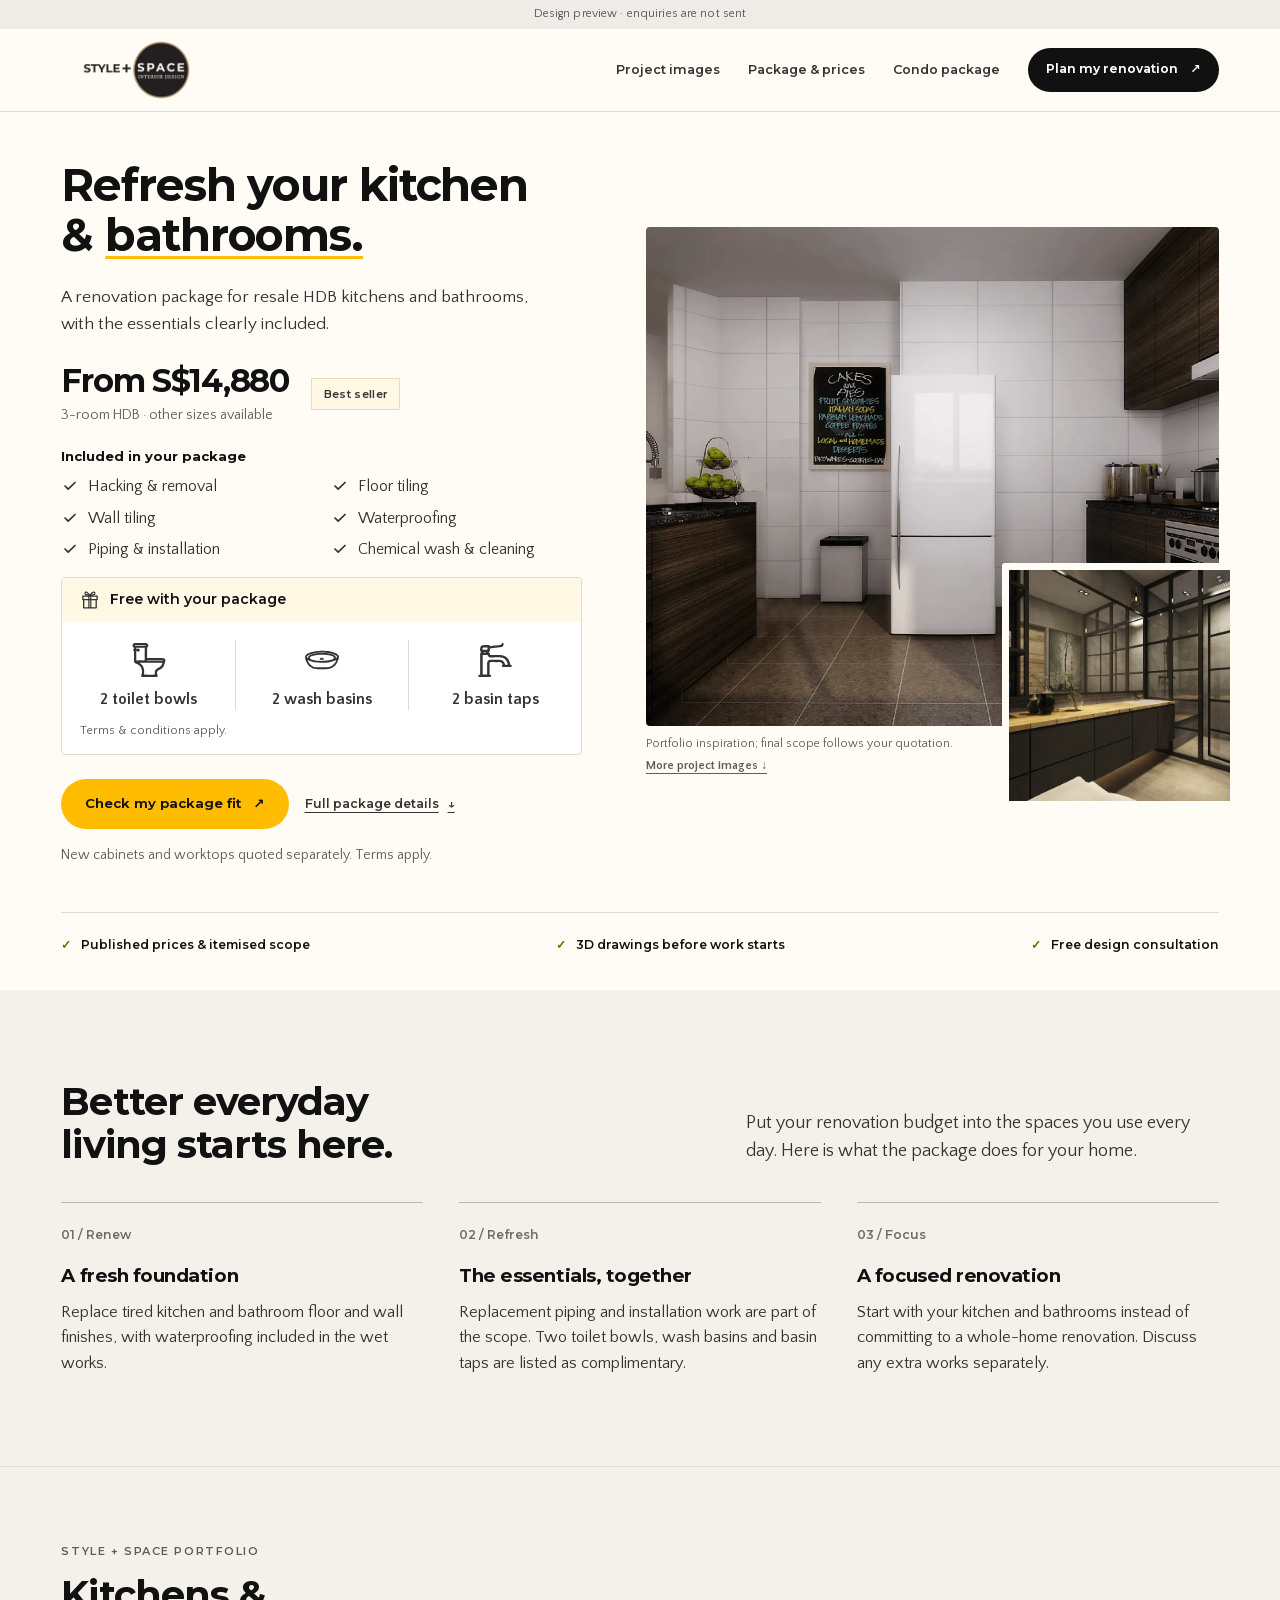
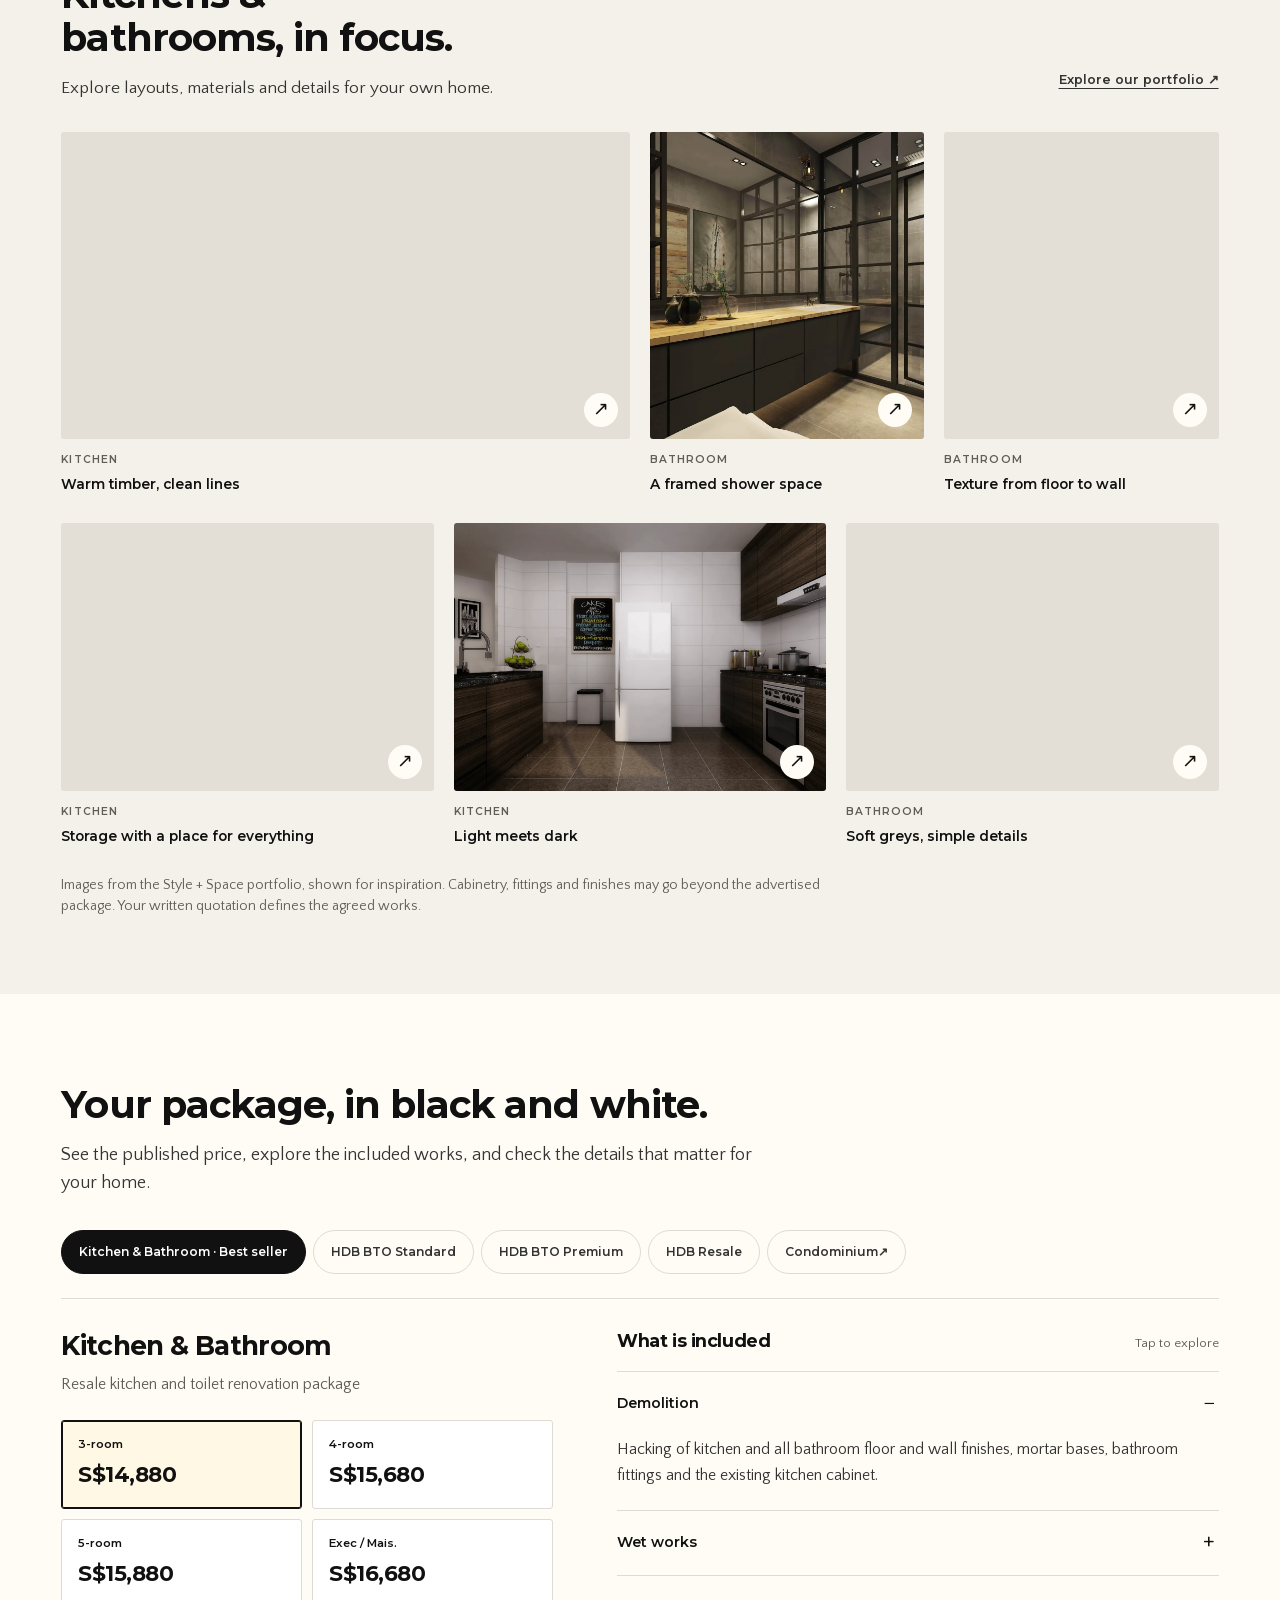
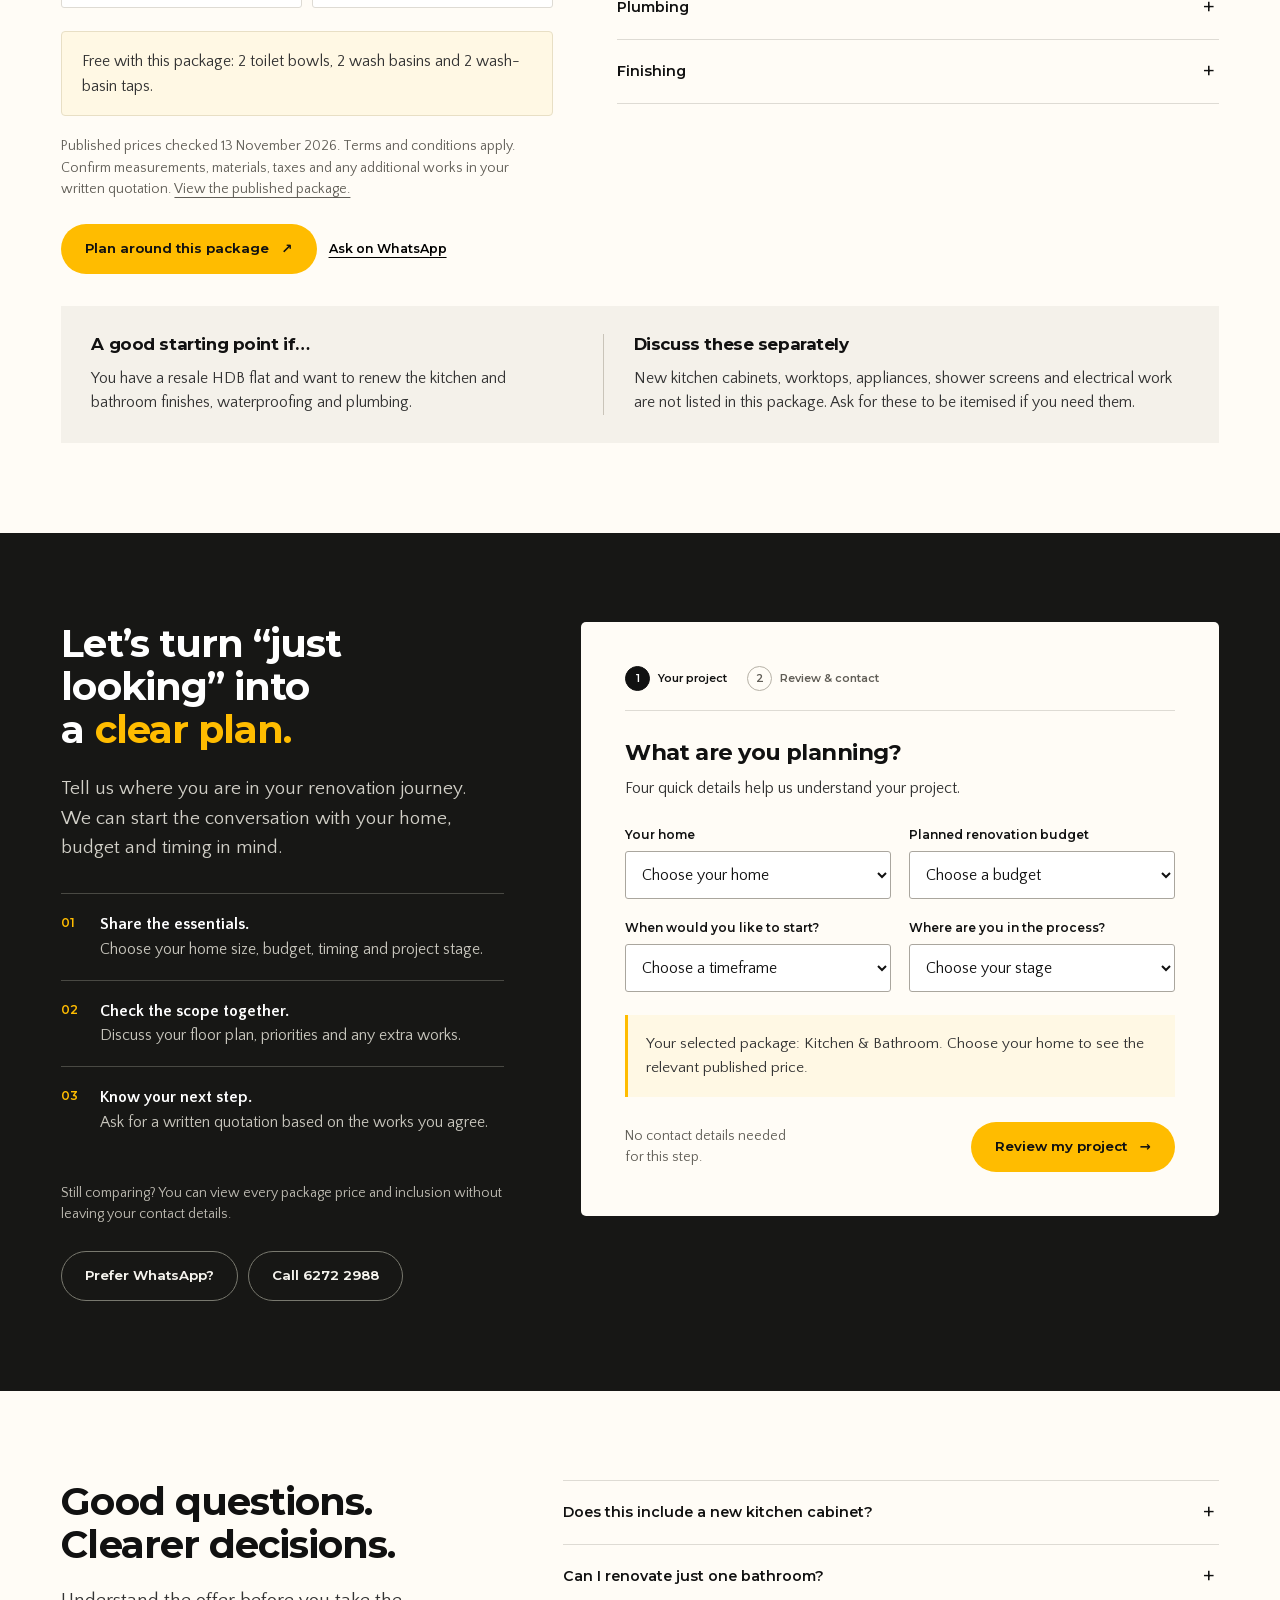
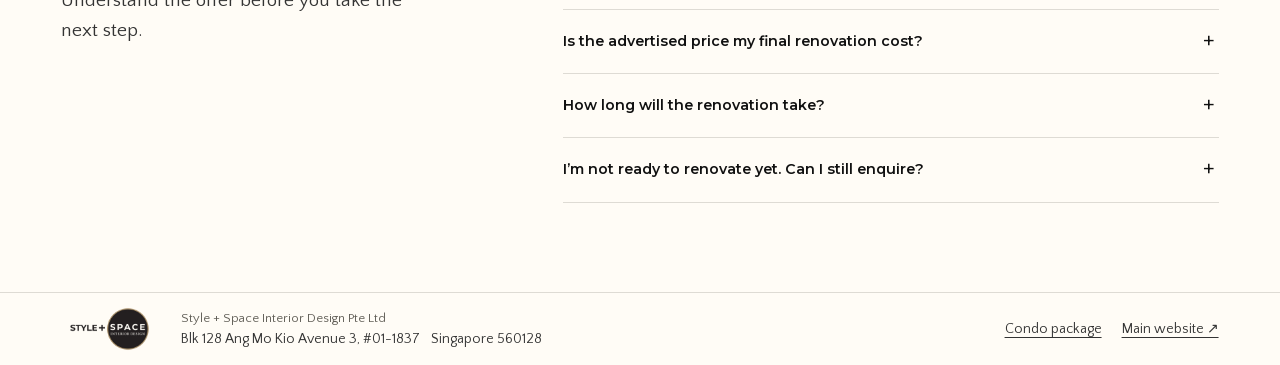
==== index.html @ e127551d "Add four verified condo hero benefits" ====
<!doctype html>
<html lang="en" class="no-js">
<head>
  <meta charset="utf-8">
  <meta name="viewport" content="width=device-width,initial-scale=1">
  <meta name="robots" content="noindex,nofollow,noarchive">
  <meta name="referrer" content="strict-origin-when-cross-origin">
  <meta http-equiv="Content-Security-Policy" content="default-src 'self'; script-src 'self'; style-src 'self'; img-src 'self' data:; font-src 'self'; connect-src 'none'; form-action 'none'; base-uri 'self'; object-src 'none'">
  <title>Kitchen &amp; Bathroom Renovation Packages | Style + Space — Preview</title>
  <meta name="description" content="Explore Style + Space renovation packages, starting with kitchen and bathroom renovation from S$14,880. See the scope and plan your enquiry.">
  <link rel="icon" type="image/png" href="assets/img/logo-dark.png">
  <link rel="stylesheet" href="assets/styles.css?v=20261116-condo-perks">
  <link rel="preload" href="assets/fonts/Montserrat-VF.woff2" as="font" type="font/woff2" crossorigin>
  <script src="assets/packages.js?v=20261116-higgsfield-icons" defer></script>
  <script src="assets/app.js?v=20261116-condo-perks" defer></script>
</head>
<body data-page="main">
<a class="skip" href="#main">Skip to content</a>
<div class="preview-note">Design preview · enquiries are not sent</div>
<header class="header">
  <div class="wrap header-inner">
    <a href="./" aria-label="Style + Space packages"><img class="logo" src="assets/img/logo-dark.png" alt="Style + Space" width="180" height="70"></a>
    <nav class="nav" aria-label="Main navigation">
      <a class="desktop-nav" href="#projects">Project images</a>
      <a class="desktop-nav" href="#package">Package &amp; prices</a>
      <a href="condominium/" data-link="other-page">Condo package</a>
      <a class="btn btn-ink btn-small" href="#plan" data-event="plan_open" data-location="header">Plan my renovation <span aria-hidden="true">↗</span></a>
    </nav>
  </div>
</header>
<main id="main">
  <section class="hero" aria-labelledby="hero-title">
    <div class="wrap">
      <div class="hero-grid">
        <div class="hero-copy">
          <h1 id="hero-title">Refresh your kitchen &amp; <em class="mark">bathrooms.</em></h1>
          <p class="lead" id="hero-lead">A renovation package for resale HDB kitchens and bathrooms, with the essentials clearly included.</p>
          <div class="hero-price">
            <div><span class="price" id="hero-price">From S$14,880</span><span class="fine" id="hero-price-note">3-room HDB · other sizes available</span></div>
            <span class="badge" id="hero-badge">Best seller</span>
          </div>
          <div class="hero-offer-summary" role="group" aria-labelledby="hero-included-heading">
            <h2 id="hero-included-heading">Included in your package</h2>
            <ul class="hero-included-list" id="hero-included-list">
              <li><span>Hacking &amp; removal</span></li><li><span>Floor tiling</span></li><li><span>Wall tiling</span></li><li><span>Waterproofing</span></li><li><span>Piping &amp; installation</span></li><li><span>Chemical wash &amp; cleaning</span></li>
            </ul>
          </div>
          <div class="hero-gift" id="hero-gift" role="group" aria-labelledby="hero-gift-title">
            <div class="hero-gift-heading"><img class="gift-icon" src="assets/img/offer-icons/gift.svg" alt="" width="20" height="20"><h2 id="hero-gift-title">Free with your package</h2></div>
            <ul class="free-items" id="hero-gift-copy"><li><img class="free-item-icon" src="assets/img/offer-icons/toilet.svg" alt="" width="40" height="40"><span>2 toilet bowls</span></li><li><img class="free-item-icon" src="assets/img/offer-icons/basin.svg" alt="" width="40" height="40"><span>2 wash basins</span></li><li><img class="free-item-icon" src="assets/img/offer-icons/tap.svg" alt="" width="40" height="40"><span>2 basin taps</span></li></ul>
            <p class="gift-terms">Terms &amp; conditions apply.</p>
          </div>
          <div class="actions hero-actions">
            <a class="btn btn-gold" href="#plan" data-event="plan_open" data-location="hero">Check my package fit <span aria-hidden="true">↗</span></a>
            <a class="hero-detail-link" href="#package" data-event="scope_view" data-location="hero">Full package details <span aria-hidden="true">↓</span></a>
          </div>
          <p class="fine" id="hero-scope-note">New cabinets and worktops quoted separately. Terms apply.</p>
        </div>
        <figure class="hero-art">
          <img class="hero-photo" id="hero-photo" src="assets/img/kitchen-13.webp" alt="Kitchen with white cabinets on one side, dark timber cabinets on the other and a pale tiled floor" width="1600" height="960" fetchpriority="high">
          <img class="hero-inset" id="hero-inset" src="assets/img/toilet-6.webp" alt="Style + Space bathroom with stone-effect tiles and a glass shower enclosure" width="1600" height="1200">
          <figcaption>Portfolio inspiration; final scope follows your quotation. <a href="#projects">More project images ↓</a></figcaption>
        </figure>
      </div>
      <div class="trustline" role="group" aria-label="What to expect">
        <strong>Published prices &amp; itemised scope</strong>
        <strong>3D drawings before work starts</strong>
        <strong>Free design consultation</strong>
      </div>
    </div>
  </section>

  <section class="section benefits" aria-labelledby="benefits-title">
    <div class="wrap">
      <div class="section-heading">
        <h2 id="benefits-title">Better everyday living starts here.</h2>
        <p id="benefits-intro">Put your renovation budget into the spaces you use every day. Here is what the package does for your home.</p>
      </div>
      <div class="benefit-grid" id="benefit-grid">
        <article class="benefit"><span class="num">01 / Renew</span><h3>A fresh foundation</h3><p>Replace tired kitchen and bathroom floor and wall finishes, with waterproofing included in the wet works.</p></article>
        <article class="benefit"><span class="num">02 / Refresh</span><h3>The essentials, together</h3><p>Replacement piping and installation work are part of the scope. Two toilet bowls, wash basins and basin taps are listed as complimentary.</p></article>
        <article class="benefit"><span class="num">03 / Focus</span><h3>A focused renovation</h3><p>Start with your kitchen and bathrooms instead of committing to a whole-home renovation. Discuss any extra works separately.</p></article>
      </div>
    </div>
  </section>

  <section class="section gallery-section" id="projects" aria-labelledby="gallery-title">
    <div class="wrap">
      <div class="gallery-title">
        <div><p class="gallery-eyebrow">Style + Space portfolio</p><h2 id="gallery-title">Kitchens &amp; bathrooms, in focus.</h2><p class="gallery-intro">Explore layouts, materials and details for your own home.</p></div>
        <a class="text-link" href="https://www.style-plus-space.com/portfolio/" target="_blank" rel="noopener">Explore our portfolio ↗</a>
      </div>
      <div class="gallery" id="gallery">
        <figure class="project-card"><a class="project-image" href="assets/img/kitchen-10.webp" target="_blank" rel="noopener" aria-label="View full image: Warm timber, clean lines (opens in a new tab)"><img src="assets/img/kitchen-10.webp" alt="Galley kitchen with timber lower cabinets, dark upper cabinets and a glazed door" width="1600" height="1200" loading="lazy" decoding="async"><span class="project-zoom" aria-hidden="true">↗</span></a><figcaption><span class="project-room">Kitchen</span><strong>Warm timber, clean lines</strong></figcaption></figure>
        <figure class="project-card"><a class="project-image" href="assets/img/toilet-6.webp" target="_blank" rel="noopener" aria-label="View full image: A framed shower space (opens in a new tab)"><img src="assets/img/toilet-6.webp" alt="Bathroom with a dark vanity, illuminated mirror and black-framed glass shower screen" width="1600" height="1200" loading="lazy" decoding="async"><span class="project-zoom" aria-hidden="true">↗</span></a><figcaption><span class="project-room">Bathroom</span><strong>A framed shower space</strong></figcaption></figure>
        <figure class="project-card"><a class="project-image" href="assets/img/toilet-3.webp" target="_blank" rel="noopener" aria-label="View full image: Texture from floor to wall (opens in a new tab)"><img src="assets/img/toilet-3.webp" alt="Bathroom with dark stone-effect tiles, a light timber vanity and a glass shower enclosure" width="1600" height="1405" loading="lazy" decoding="async"><span class="project-zoom" aria-hidden="true">↗</span></a><figcaption><span class="project-room">Bathroom</span><strong>Texture from floor to wall</strong></figcaption></figure>
        <figure class="project-card"><a class="project-image" href="assets/img/kitchen-4.webp" target="_blank" rel="noopener" aria-label="View full image: Storage with a place for everything (opens in a new tab)"><img src="assets/img/kitchen-4.webp" alt="Galley kitchen with full-height timber storage, dark cabinets and a long worktop" width="1600" height="1200" loading="lazy" decoding="async"><span class="project-zoom" aria-hidden="true">↗</span></a><figcaption><span class="project-room">Kitchen</span><strong>Storage with a place for everything</strong></figcaption></figure>
        <figure class="project-card"><a class="project-image" href="assets/img/kitchen-13.webp" target="_blank" rel="noopener" aria-label="View full image: Light meets dark (opens in a new tab)"><img src="assets/img/kitchen-13.webp" alt="Kitchen with white cabinets on one side, dark timber cabinets on the other and a pale tiled floor" width="1600" height="960" loading="lazy" decoding="async"><span class="project-zoom" aria-hidden="true">↗</span></a><figcaption><span class="project-room">Kitchen</span><strong>Light meets dark</strong></figcaption></figure>
        <figure class="project-card"><a class="project-image" href="assets/img/toilet-14.webp" target="_blank" rel="noopener" aria-label="View full image: Soft greys, simple details (opens in a new tab)"><img src="assets/img/toilet-14.webp" alt="Grey tiled bathroom with a white basin and toilet, recessed shower area and framed artwork" width="1386" height="1039" loading="lazy" decoding="async"><span class="project-zoom" aria-hidden="true">↗</span></a><figcaption><span class="project-room">Bathroom</span><strong>Soft greys, simple details</strong></figcaption></figure>
      </div>
      <p class="fine gallery-note">Images from the Style + Space portfolio, shown for inspiration. Cabinetry, fittings and finishes may go beyond the advertised package. Your written quotation defines the agreed works.</p>
    </div>
  </section>

  <section class="section" id="package" aria-labelledby="package-title">
    <div class="wrap">
      <div class="package-top"><h2 id="package-title">Your package, in black and white.</h2><p>See the published price, explore the included works, and check the details that matter for your home.</p></div>
      <nav class="package-nav" aria-label="Choose a renovation package" id="package-nav">
        <button type="button" data-package="kitchen" aria-pressed="true">Kitchen &amp; Bathroom · Best seller</button>
        <button type="button" data-package="bto" aria-pressed="false">HDB BTO Standard</button>
        <button type="button" data-package="premium" aria-pressed="false">HDB BTO Premium</button>
        <button type="button" data-package="resale" aria-pressed="false">HDB Resale</button>
        <a href="condominium/" data-link="other-page">Condominium <span aria-hidden="true">↗</span></a>
      </nav>
      <div class="package-grid">
        <div class="package-summary">
          <h3 id="package-name" aria-live="polite">Kitchen &amp; Bathroom</h3>
          <p class="tagline" id="package-tag">Resale kitchen and toilet renovation package</p>
          <div class="size-list" id="size-list" role="group" aria-label="Choose your flat size">
            <button type="button" data-size="0" aria-pressed="true"><span class="size-label">3-room</span><span class="price">S$14,880</span></button>
            <button type="button" data-size="1" aria-pressed="false"><span class="size-label">4-room</span><span class="price">S$15,680</span></button>
            <button type="button" data-size="2" aria-pressed="false"><span class="size-label">5-room</span><span class="price">S$15,880</span></button>
            <button type="button" data-size="3" aria-pressed="false"><span class="size-label">Exec / Mais.</span><span class="price">S$16,680</span></button>
          </div>
          <p class="gift is-free" id="package-gift">Free with this package: 2 toilet bowls, 2 wash basins and 2 wash-basin taps.</p>
          <p class="fine">Published prices checked 13 November 2026. Terms and conditions apply. Confirm measurements, materials, taxes and any additional works in your written quotation. <a id="source-link" href="https://www.style-plus-space.com/packages/kitchen-bathroom/" target="_blank" rel="noopener">View the published package.</a></p>
          <div class="actions"><a class="btn btn-gold" href="#plan" data-event="plan_open" data-location="package">Plan around this package <span aria-hidden="true">↗</span></a><button class="text-link back preview-only" type="button" data-channel="whatsapp" data-location="package">Ask on WhatsApp</button></div>
        </div>
        <div class="scope">
          <div class="scope-heading"><h3>What is included</h3><span>Tap to explore</span></div>
          <div id="scope-list">
            <details open><summary>Demolition</summary><p>Hacking of kitchen and bathroom floor and wall finishes, mortar bases, bathroom fittings and the existing kitchen cabinet.</p></details>
            <details><summary>Wet works</summary><p>Floor and wall tiling, waterproofing, tiled cabinet, washer and fridge bases, and a shower kerb for the master toilet.</p></details>
            <details><summary>Plumbing</summary><p>Replacement piping, installation of 2 toilet bowls and 2 wash basins, heater and accessory installation, and drainage work.</p></details>
            <details><summary>Finishing</summary><p>Chemical washing and general cleaning on completion.</p></details>
          </div>
        </div>
      </div>
      <div class="scope-boundary">
        <div><h3 id="fit-title">A good starting point if…</h3><p id="fit-copy">You have a resale HDB flat and want to renew the kitchen and bathroom finishes, waterproofing and plumbing.</p></div>
        <div class="extra"><h3>Discuss these separately</h3><p id="extra-copy">New kitchen cabinets, worktops, appliances, shower screens and electrical work are not listed in this package. Ask for these to be itemised if you need them.</p></div>
      </div>
    </div>
  </section>

  <section class="section plan-section" id="plan" aria-labelledby="plan-title">
    <div class="wrap plan-layout">
      <div class="plan-intro">
        <h2 id="plan-title">Let’s turn “just looking” into a <em class="mark">clear plan.</em></h2>
        <p class="lead">Tell us where you are in your renovation journey. We can start the conversation with your home, budget and timing in mind.</p>
        <ol class="next-steps">
          <li><div><strong>Share the essentials.</strong><span>Choose your home size, budget, timing and project stage.</span></div></li>
          <li><div><strong>Check the scope together.</strong><span>Discuss your floor plan, priorities and any extra works.</span></div></li>
          <li><div><strong>Know your next step.</strong><span>Ask for a written quotation based on the works you agree.</span></div></li>
        </ol>
        <p class="fine">Still comparing? You can view every package price and inclusion without leaving your contact details.</p>
        <div class="contact-options preview-only"><button class="btn btn-line" type="button" data-channel="whatsapp" data-location="planner">Prefer WhatsApp?</button><button class="btn btn-line" type="button" data-channel="call" data-location="planner">Call 6272 2988</button></div>
      </div>
      <div class="planner">
        <noscript><div class="noscript">This review form needs JavaScript. Package information is available above. No enquiries are sent from this preview.</div></noscript>
        <form id="planner-form" class="planner-fields" action="#plan" method="post" novalidate>
          <div class="stepbar" role="group" aria-label="Enquiry progress"><span class="step-label active" id="step-one-label" aria-current="step"><b>1</b> Your project</span><span class="step-label" id="step-two-label"><b>2</b> Review &amp; contact</span></div>
          <div id="project-step">
            <h3 tabindex="-1" id="project-heading">What are you planning?</h3>
            <p class="form-intro">Four quick details help us understand your project.</p>
            <div class="fields">
              <div class="field"><label for="home">Your home</label><select id="home" name="home" required><option value="">Choose your home</option><option value="hdb3">3-room HDB</option><option value="hdb4">4-room HDB</option><option value="hdb5">5-room HDB</option><option value="exec">Executive / Maisonette</option><option value="condo">Condominium</option><option value="other">Another property type</option></select></div>
              <div class="field"><label for="budget">Planned renovation budget</label><select id="budget" name="budget" required><option value="">Choose a budget</option><option value="under12">Below S$12,000</option><option value="12to15">S$12,000–14,999</option><option value="15to20">S$15,000–19,999</option><option value="20to30">S$20,000–29,999</option><option value="30plus">S$30,000 or more</option><option value="unsure">I need help setting a budget</option></select></div>
              <div class="field"><label for="timing">When would you like to start?</label><select id="timing" name="timing" required><option value="">Choose a timeframe</option><option value="soon">Within 1 month</option><option value="1to3">In 1–3 months</option><option value="3to6">In 3–6 months</option><option value="later">More than 6 months / exploring</option></select></div>
              <div class="field"><label for="stage">Where are you in the process?</label><select id="stage" name="stage" required><option value="">Choose your stage</option><option value="havekeys">I have the keys</option><option value="waiting">Bought a home, waiting for keys</option><option value="current">Renovating my current home</option><option value="viewing">Still viewing / comparing homes</option></select></div>
            </div>
            <p class="scope-check" id="fit-feedback" aria-live="polite">Your selected package: Kitchen &amp; Bathroom. Choose your home to see the relevant published price.</p>
            <div class="form-actions"><p class="fine">No contact details needed for this step.</p><button class="btn btn-gold" type="button" id="review-project">Review my project <span aria-hidden="true">→</span></button></div>
          </div>
          <div id="contact-step" hidden>
            <h3 tabindex="-1" id="contact-heading">Start with a useful conversation.</h3>
            <p class="form-intro">Check your project summary, then choose how to get in touch.</p>
            <dl class="summary-list" id="project-summary"></dl>
            <p class="summary-note" id="summary-caveat"></p>
            <button class="btn btn-line" type="button" data-channel="whatsapp" data-location="summary">Preview my WhatsApp message ↗</button>
            <p class="form-intro">Or leave your details for a consultation:</p>
            <div class="fields">
              <div class="field"><label for="name">Your name</label><input id="name" name="name" autocomplete="name" maxlength="120" required></div>
              <div class="field"><label for="phone">Mobile number</label><input id="phone" name="phone" type="tel" inputmode="tel" autocomplete="tel" maxlength="24" placeholder="e.g. +65 9123 4567" required><small class="fine">So the team can follow up on your project.</small></div>
              <div class="field full"><label for="email">Email <span>(optional)</span></label><input id="email" name="email" type="email" autocomplete="email" maxlength="160"></div>
              <div class="field full"><label for="notes">Anything else you need? <span>(optional)</span></label><textarea id="notes" name="notes" maxlength="1500" placeholder="For example: new kitchen cabinets, a different layout, or a target move-in date."></textarea></div>
            </div>
            <p class="consent">By sending an enquiry on the live website, you agree to be contacted about your renovation. <a href="https://www.style-plus-space.com/privacy-policy/" target="_blank" rel="noopener">Privacy policy</a>. This preview does not send or save your contact details.</p>
            <div class="form-actions"><button class="back" type="button" id="edit-project">← Edit my project</button><button class="btn btn-gold" type="submit">Preview my enquiry <span aria-hidden="true">↗</span></button></div>
          </div>
        </form>
      </div>
    </div>
  </section>

  <section class="section" aria-labelledby="faq-title">
    <div class="wrap faq-layout">
      <div><h2 id="faq-title">Good questions. Clearer decisions.</h2><p class="lead">Understand the offer before you take the next step.</p></div>
      <div id="faq-list">
        <details><summary>Does this include a new kitchen cabinet?</summary><p>The published kitchen and bathroom package lists removal of the existing kitchen cabinet and construction of a tiled cabinet base. It does not list fabrication of new cabinets or a worktop. Ask for these as separate items in your quotation.</p></details>
        <details><summary>Is the advertised price my final renovation cost?</summary><p>It is the published price for the listed package and flat type. Your final quotation depends on the agreed scope, measurements, materials and any additions. Confirm taxes and all inclusions in writing before you commit.</p></details>
        <details><summary>Can I renovate just one bathroom?</summary><p>This published package combines kitchen and bathroom works. Tell the team if you only need one room so they can discuss a separate scope. The combined package price is not a single-bathroom quotation.</p></details>
        <details><summary>How long will the renovation take?</summary><p>The completion date needs to be agreed after the team reviews your scope, site conditions and access requirements. Share your preferred start and move-in dates during the consultation.</p></details>
        <details><summary>I’m not ready to renovate yet. Can I still enquire?</summary><p>Yes. Choose the timing and project stage that best describe your situation. You can also compare prices and read the included works here without leaving contact details.</p></details>
      </div>
    </div>
  </section>
</main>
<footer class="footer">
  <div class="wrap footer-grid">
    <img class="logo" src="assets/img/logo-dark.png" alt="Style + Space" width="180" height="70">
    <div class="footer-contact">
      <p class="fine">Style + Space Interior Design Pte Ltd</p>
      <p>Blk 128 Ang Mo Kio Avenue 3, #01-1837 <span class="footer-postcode">Singapore 560128</span></p>
    </div>
    <nav class="footer-links" aria-label="Footer navigation"><a href="condominium/" data-link="other-page">Condo package</a><a href="https://www.style-plus-space.com/" target="_blank" rel="noopener">Main website ↗</a></nav>
  </div>
</footer>
<div class="mobile-bar" role="navigation" aria-label="Quick contact"><button class="btn btn-line" type="button" data-channel="whatsapp" data-location="sticky">WhatsApp</button><a class="btn btn-gold" href="#plan" data-event="plan_open" data-location="sticky">Plan my renovation ↗</a></div>
<dialog id="preview-dialog" aria-labelledby="dialog-title"><div class="dialog-top"><h2 id="dialog-title">Your enquiry preview</h2><button class="dialog-close" type="button" id="close-dialog" aria-label="Close preview">×</button></div><p id="dialog-description">Nothing has been sent. This is how your project details would reach the team.</p><label class="dialog-label" for="message-preview">Message preview</label><textarea id="message-preview" readonly></textarea><div class="actions"><button class="btn btn-ink" type="button" id="copy-message">Copy message</button><button class="back" type="button" id="back-to-page">Back to page</button></div><p class="fine" id="copy-status" role="status"></p></dialog>
</body>
</html>
---- assets/styles.css ----
@font-face{font-family:Montserrat;src:url('./fonts/Montserrat-VF.woff2') format('woff2');font-weight:100 900;font-display:swap}
@font-face{font-family:"Quattrocento Sans";src:url('./fonts/QuattrocentoSans-400.woff2') format('woff2');font-weight:400;font-display:swap}
@font-face{font-family:"Quattrocento Sans";src:url('./fonts/QuattrocentoSans-700.woff2') format('woff2');font-weight:700;font-display:swap}
:root{--paper:#fffcf6;--tint:#fff8e4;--ink:#111;--text:#333;--muted:#605d56;--gold:#ffbc00;--line:#dedbd4;--wrap:1440px;--gutter:clamp(20px,4.8vw,76px)}
*{box-sizing:border-box}html{scroll-behavior:smooth;scroll-padding-top:100px}body{margin:0;background:var(--paper);color:var(--text);font:18px/1.55 "Quattrocento Sans",Georgia,sans-serif}body.dialog-open{overflow:hidden}h1,h2,h3,h4,button,.btn,.label,.price,.nav,.step-label{font-family:Montserrat,system-ui,sans-serif}h1,h2,h3,h4{color:var(--ink);line-height:1.12;letter-spacing:-.025em;text-wrap:balance;margin:0}h1{font-size:clamp(2.5rem,4.1vw,4.3rem);font-weight:700}h2{font-size:clamp(1.9rem,3vw,3rem)}h3{font-size:1.16rem;line-height:1.3}p{margin:0 0 1em}a{color:inherit;text-underline-offset:4px}button,input,select,textarea{font:inherit}button,a,input,select,textarea,summary{-webkit-tap-highlight-color:transparent}button,a{touch-action:manipulation}button{cursor:pointer}img{max-width:100%;display:block;object-fit:cover}figure{margin:0}button:disabled{cursor:default}button:focus-visible,a:focus-visible,summary:focus-visible{outline:3px solid var(--gold);outline-offset:5px}input:focus,select:focus,textarea:focus{outline:2px solid var(--gold);outline-offset:2px}::selection{background:var(--gold);color:#111}[hidden]{display:none!important}.wrap{width:100%;max-width:var(--wrap);padding-inline:var(--gutter);margin-inline:auto}.section{padding-block:clamp(54px,7vw,100px)}.fine{font-size:.88rem;color:var(--muted);line-height:1.5}.lead{font-size:1.19rem;line-height:1.55}.mark{font-style:normal;background:linear-gradient(transparent 65%,var(--gold) 65%,var(--gold) 91%,transparent 91%)}.skip{position:fixed;z-index:100;top:5px;left:10px;transform:translateY(-150%);padding:10px;background:var(--gold)}.skip:focus{transform:none}.preview-note{font-size:12px;letter-spacing:.01em;text-align:center;padding:5px 12px;background:#eeece6;color:#555}.header{position:sticky;top:0;z-index:30;background:var(--paper);border-bottom:1px solid var(--line)}.header-inner{height:82px;display:flex;align-items:center;justify-content:space-between;gap:24px}.logo{width:150px;height:auto;max-height:60px;object-fit:contain}.nav{display:flex;align-items:center;gap:28px;font-size:.79rem;font-weight:600}.nav a{text-decoration:none;min-height:44px;display:flex;align-items:center}.nav a:hover{text-decoration:underline}.btn{display:inline-flex;align-items:center;justify-content:center;gap:12px;min-height:50px;padding:14px 23px;border:1px solid transparent;border-radius:999px;text-decoration:none;font-size:.83rem;font-weight:650;line-height:1.35;transition:background .2s,transform .2s}.btn:hover{transform:translateY(-2px)}.btn-gold{background:var(--gold);color:var(--ink)}.btn-gold:hover{background:#ffca32}.btn-ink{background:var(--ink);color:#fff}.btn-line{border-color:#807d76;background:transparent;color:inherit}.btn-small{min-height:44px;padding:10px 17px;font-size:.77rem}.arrow{font-size:1.25em}.actions{display:flex;flex-wrap:wrap;gap:12px;align-items:center}.text-link{font-family:Montserrat,sans-serif;font-size:.8rem;font-weight:600}.hero{padding-block:48px 36px}.hero-grid{display:grid;grid-template-columns:1fr 1.1fr;gap:clamp(32px,5vw,80px);align-items:center}.hero-copy h1{margin-bottom:24px}.hero-copy>.lead{max-width:42ch}.hero-price{display:flex;align-items:center;gap:22px;margin-block:25px 23px}.hero-price .price{display:block;font-size:2rem;font-weight:700;color:var(--ink);line-height:1.1;letter-spacing:-.04em}.hero-price .fine{display:block;margin-top:7px}.badge{font:600 .68rem/1.3 Montserrat,sans-serif;letter-spacing:.03em;padding:8px 12px;background:var(--tint);border:1px solid #e9ddba;max-width:125px}.hero-copy .actions{margin-bottom:16px}.hero-copy>.fine{max-width:49ch}.hero-art{position:relative;padding-bottom:30px}.hero-photo{width:100%;height:clamp(420px,39vw,560px);border-radius:4px;object-position:48% center}.hero-inset{position:absolute;width:41%;height:42%;right:-18px;bottom:4px;border:7px solid var(--paper);border-radius:3px;object-position:center}.hero-art figcaption{font-size:.75rem;max-width:55%;margin-top:10px;color:var(--muted);line-height:1.4}.trustline{display:flex;flex-wrap:wrap;align-items:center;justify-content:space-between;border-top:1px solid var(--line);margin-top:32px;padding-top:22px;gap:15px;font-size:.94rem}.trustline strong{font-family:Montserrat,sans-serif;font-size:.77rem;font-weight:600;color:var(--ink)}.trustline strong::before{content:'✓';margin-right:10px;color:#796200}.section-heading{display:flex;align-items:end;justify-content:space-between;gap:40px;margin-bottom:36px}.section-heading h2{max-width:18ch}.section-heading>p{max-width:43ch;margin:0}.benefits{background:#f4f1ea}.benefit-grid{display:grid;grid-template-columns:repeat(3,1fr);gap:36px}.benefit{border-top:1px solid #bcb7ad;padding-top:24px}.benefit .num{font:600 .77rem Montserrat,sans-serif;color:#716c60;display:block;margin-bottom:22px}.benefit h3{max-width:22ch;margin-bottom:12px}.benefit p{font-size:1.03rem;margin:0;max-width:38ch}.package-top{max-width:700px;margin-bottom:32px}.package-top h2{margin-bottom:16px}.package-nav{display:flex;flex-wrap:wrap;gap:7px;border-bottom:1px solid var(--line);padding-bottom:24px;margin-bottom:30px}.package-nav button,.package-nav a{font:600 .76rem/1.3 Montserrat,sans-serif;text-decoration:none;min-height:44px;padding:12px 17px;border:1px solid var(--line);background:transparent;border-radius:30px;color:var(--text);display:inline-flex;align-items:center;justify-content:center}.package-nav button[aria-pressed=true]{background:var(--ink);color:#fff;border-color:var(--ink)}.package-grid{display:grid;grid-template-columns:.9fr 1.1fr;gap:clamp(30px,5vw,76px)}.package-summary h3{font-size:1.65rem;margin-bottom:9px}.package-summary .tagline{color:var(--muted);font-size:1rem}.size-list{display:grid;grid-template-columns:repeat(2,1fr);gap:10px;margin:23px 0}.size-list button{border:1px solid var(--line);background:white;border-radius:3px;padding:16px;text-align:left;min-height:86px;color:var(--ink)}.size-list button[aria-pressed=true]{border-color:var(--ink);background:var(--tint);box-shadow:inset 0 0 0 1px var(--ink)}.size-list .size-label{display:block;font:600 .71rem Montserrat,sans-serif;margin-bottom:7px}.size-list .price{font-size:1.35rem;font-weight:700;letter-spacing:-.025em}.size-list.single{grid-template-columns:1fr}.size-list.single button{min-height:100px}.size-list.single .price{font-size:2.1rem}.gift{background:var(--tint);padding:17px 20px;font-size:1rem;border-left:3px solid var(--gold)}.package-summary .actions{margin-top:24px}.package-summary>.fine{margin-top:20px}.scope-heading{display:flex;align-items:baseline;justify-content:space-between;gap:12px;padding-bottom:18px}.scope-heading h3{font-size:1.12rem}.scope-heading span{font-size:.82rem;color:var(--muted)}details{border-top:1px solid var(--line)}details:last-child{border-bottom:1px solid var(--line)}summary{cursor:pointer;list-style:none;position:relative;padding:21px 30px 21px 0;font:600 .89rem/1.5 Montserrat,sans-serif;color:var(--ink)}summary::-webkit-details-marker{display:none}summary::after{content:'+';position:absolute;right:4px;font-size:1.35rem;font-weight:400;top:15px}details[open]>summary::after{content:'−'}details>p{font-size:1rem;line-height:1.65;margin:0;padding:0 26px 22px 0}.scope-boundary{margin-top:32px;background:#f4f1ea;padding:28px 30px;display:grid;grid-template-columns:.9fr 1.1fr;gap:32px}.scope-boundary h3{font-size:1.05rem;margin-bottom:10px}.scope-boundary p{margin:0;font-size:1rem}.scope-boundary .extra{border-left:1px solid #c9c4b9;padding-left:30px}.scope-boundary strong{color:var(--ink)}.gallery-section{padding-top:0}.gallery-title{margin-bottom:26px;display:flex;justify-content:space-between;gap:25px;align-items:end}.gallery-title h2{font-size:clamp(1.8rem,2.6vw,2.5rem)}.gallery{display:grid;grid-template-columns:1.3fr 1fr 1fr;gap:15px}.gallery figure img{width:100%;height:300px;border-radius:3px}.gallery figcaption{font-size:.84rem;padding-top:10px}.gallery-note{margin-top:16px;max-width:70ch}.plan-section{background:#171715;color:#f5f3ed}.plan-layout{display:grid;grid-template-columns:.82fr 1.18fr;gap:clamp(36px,6vw,90px);align-items:start}.plan-intro h2{color:#fff;max-width:12ch;margin-bottom:23px}.plan-intro .lead{color:#d2d0c8;max-width:34ch}.next-steps{list-style:none;padding:0;margin:30px 0;counter-reset:next}.next-steps li{counter-increment:next;border-top:1px solid #494943;padding:18px 0;display:grid;grid-template-columns:26px 1fr;gap:13px;font-size:1rem}.next-steps li::before{content:counter(next,decimal-leading-zero);color:var(--gold);font:600 .75rem/1.8 Montserrat,sans-serif}.next-steps strong{color:white;display:block;font-weight:700}.next-steps span{color:#c7c5bc}.plan-intro .fine{color:#bfbcb3}.contact-options{display:flex;flex-wrap:wrap;gap:10px;margin-top:26px}.contact-options .btn-line{border-color:#78786e}.planner{background:var(--paper);color:var(--text);padding:clamp(24px,3.5vw,44px);border-radius:5px}.stepbar{display:flex;gap:20px;padding-bottom:19px;border-bottom:1px solid var(--line);margin-bottom:27px}.step-label{font-size:.68rem;font-weight:600;color:var(--muted);display:flex;align-items:center;gap:8px}.step-label b{display:inline-flex;align-items:center;justify-content:center;width:25px;height:25px;border:1px solid #b6b1a6;border-radius:50%;font-weight:600}.step-label.active{color:var(--ink)}.step-label.active b{background:var(--ink);color:white;border-color:var(--ink)}.planner h3{font-size:1.4rem;margin-bottom:9px}.planner .form-intro{font-size:1rem;margin-bottom:25px}.fields{display:grid;grid-template-columns:1fr 1fr;gap:20px 18px}.field{min-width:0}.field.full{grid-column:1/-1}.field label{display:block;font:600 .75rem/1.5 Montserrat,sans-serif;margin-bottom:7px;color:var(--ink)}.field label span{font-weight:400;color:var(--muted)}input,select,textarea{width:100%;padding:13px 12px;border:1px solid #aaa69e;border-radius:3px;color:var(--ink);background:#fff;font-size:1rem;min-height:48px}select{padding-right:24px}textarea{resize:vertical;min-height:92px}input:user-invalid,select:user-invalid{border-color:#b3261e}.field .fine{display:block;margin-top:6px}.form-actions{display:flex;align-items:center;justify-content:space-between;gap:15px;margin-top:25px}.form-actions .fine{margin:0;max-width:18ch}.form-actions .btn{flex-shrink:0}.scope-check{margin:23px 0 0;font-size:.96rem;padding:17px 18px;background:var(--tint);border-left:3px solid var(--gold)}.summary-list{margin:22px 0;background:var(--tint);padding:18px 20px;font-size:.95rem}.summary-list div{display:flex;justify-content:space-between;gap:16px;padding:4px 0}.summary-list dt{color:var(--muted)}.summary-list dd{margin:0;text-align:right;font-weight:700;max-width:65%}.summary-note{font-size:.89rem;margin-top:10px;color:var(--muted)}.consent{font-size:.83rem;color:var(--muted);margin:22px 0 0}.back{border:0;background:transparent;padding:10px 0;font:600 .78rem Montserrat,sans-serif;text-decoration:underline;text-underline-offset:4px}.faq-layout{display:grid;grid-template-columns:.8fr 1.2fr;gap:clamp(32px,5vw,80px)}.faq-layout h2{max-width:13ch}.faq-layout .lead{margin-top:20px;max-width:30ch}.footer{border-top:1px solid var(--line);padding-block:14px}.footer-grid{display:grid;grid-template-columns:96px minmax(0,1fr) auto;align-items:center;gap:24px}.footer .logo{width:96px;max-height:44px;margin:0}.footer p,.footer a{font-size:.88rem;line-height:1.4}.footer p{margin:0}.footer-contact{min-width:0}.footer-postcode{display:inline-block;margin-left:8px}.footer-links{display:flex;gap:20px}.footer-links a{display:inline-flex;align-items:center;min-height:44px;white-space:nowrap}.footer .fine{font-size:.8rem;margin-bottom:2px}.mobile-bar{display:none}dialog{border:0;border-radius:6px;padding:30px;background:var(--paper);color:var(--text);width:min(620px,calc(100% - 28px));max-height:calc(100dvh - 40px);overflow:auto}dialog::backdrop{background:rgba(0,0,0,.65)}.dialog-top{display:flex;justify-content:space-between;gap:20px;align-items:start;margin-bottom:18px}.dialog-top h2{font-size:1.5rem;max-width:20ch}.dialog-close{background:transparent;border:1px solid var(--line);min-width:44px;min-height:44px;font-size:1.4rem;border-radius:50%}dialog textarea{height:250px;font-size:.98rem;line-height:1.5}dialog .actions{margin-top:16px}.dialog-label{display:block;font-size:.9rem;margin-bottom:8px}.noscript{background:var(--tint);padding:20px}.no-js .planner-fields,.no-js .preview-only{display:none}.no-js .noscript-contact{display:block}
@media(min-width:1700px){:root{--wrap:1600px}.hero-grid{gap:90px}.hero-photo{height:590px}h1{font-size:4.6rem}}
@media(max-width:1100px){.nav{gap:18px}.nav .desktop-nav{display:none}.hero-grid{gap:32px;grid-template-columns:1fr 1fr}h1{font-size:clamp(2.5rem,4.5vw,3.6rem)}.hero-photo{height:480px}.hero-inset{right:-8px}.hero-copy .lead{font-size:1.08rem}.hero-price{gap:15px}.hero-price .price{font-size:1.75rem}.hero-copy .actions{gap:9px}.hero-copy .btn{font-size:.76rem;padding-inline:18px}.package-grid{grid-template-columns:1fr 1fr;gap:35px}.gallery figure img{height:260px}.plan-layout{grid-template-columns:.78fr 1.22fr;gap:35px}.planner{padding:25px}.fields{gap:18px 13px}.field label{font-size:.71rem}.trustline{justify-content:flex-start;gap:20px 30px}}
@media(max-width:800px){html{scroll-padding-top:84px}.header-inner{height:70px}.logo{width:130px}.nav{gap:16px}.nav .btn{font-size:.73rem}.hero{padding-block:34px 30px}.hero-grid{grid-template-columns:1fr;gap:28px}.hero-copy{max-width:660px}h1{font-size:clamp(2.45rem,6.5vw,3.6rem);max-width:15ch}.hero-copy>.lead{max-width:50ch}.hero-price{margin-block:22px}.hero-art{padding-bottom:25px;margin-right:8px}.hero-photo{height:390px}.hero-inset{width:34%;height:58%;right:-8px}.hero-art figcaption{max-width:60%}.section-heading{display:block}.section-heading h2{max-width:24ch;margin-bottom:20px}.section-heading>p{max-width:52ch}.benefit-grid{gap:25px}.benefit h3{font-size:1rem}.benefit p{font-size:.99rem}.package-grid{grid-template-columns:1fr;gap:35px}.size-list{grid-template-columns:repeat(4,1fr)}.size-list button{padding:13px}.size-list .price{font-size:1.2rem}.package-summary .actions{margin-top:20px}.scope-boundary{gap:23px;padding:24px}.scope-boundary .extra{padding-left:23px}.gallery{grid-template-columns:1.2fr 1fr}.gallery figure img{height:300px}.plan-layout{grid-template-columns:1fr;gap:32px}.plan-intro h2{max-width:21ch}.plan-intro .lead{max-width:50ch}.next-steps{display:grid;grid-template-columns:repeat(3,1fr);gap:20px;margin-bottom:15px}.next-steps li{display:block}.next-steps li::before{display:block;margin-bottom:10px}.contact-options{margin-top:20px}.planner{padding:32px}.fields{gap:22px}.field label{font-size:.77rem}.faq-layout{grid-template-columns:1fr;gap:26px}.faq-layout h2{max-width:20ch}.faq-layout .lead{max-width:44ch}.footer{padding-bottom:calc(79px + env(safe-area-inset-bottom))}.footer-grid{grid-template-columns:88px minmax(0,1fr);gap:8px 16px}.footer .logo{width:88px}.footer-contact{grid-column:1/-1;grid-row:2}.footer-links{justify-self:end}.mobile-bar{position:fixed;z-index:35;bottom:0;left:0;right:0;display:grid;grid-template-columns:1fr 1.35fr;gap:8px;background:#151513;padding:10px 14px calc(10px + env(safe-area-inset-bottom))}.mobile-bar .btn{min-height:45px;font-size:.76rem;padding:10px;border-radius:3px}.mobile-bar .btn-line{color:white;border-color:#68685c}}
@media(max-width:520px){body{font-size:17px}.header-inner{gap:12px}.logo{width:115px}.nav{gap:12px;font-size:.69rem}.nav .btn{padding:10px 12px;font-size:.65rem;min-height:42px}.nav .desktop-nav{display:none}.hero-copy h1{margin-bottom:19px}h1{font-size:2.5rem;max-width:15ch}.hero-copy .lead{font-size:1.1rem}.hero-price .price{font-size:1.9rem}.hero-copy .actions{display:grid;grid-template-columns:1fr;width:100%;gap:10px}.hero-copy .actions .btn{font-size:.8rem;min-height:49px}.hero-copy>.fine{font-size:.85rem}.hero-photo{height:300px;object-position:center}.hero-inset{width:38%;height:53%;border-width:5px}.hero-art figcaption{font-size:.72rem}.trustline{gap:12px;font-size:.9rem;display:grid;grid-template-columns:1fr}.trustline strong{font-size:.75rem}.benefit-grid{grid-template-columns:1fr;gap:25px}.benefit{display:grid;grid-template-columns:32px 1fr;gap:2px 14px;padding-top:22px}.benefit .num{grid-row:1/3;margin:2px 0 0}.benefit h3{font-size:1.15rem;max-width:none;margin-bottom:8px}.benefit p{max-width:45ch;font-size:1.03rem}.section-heading{margin-bottom:28px}.package-nav{display:grid;grid-template-columns:1fr 1fr;gap:8px}.package-nav button,.package-nav a{padding:12px 10px;font-size:.7rem}.package-nav button:first-child{grid-column:1/-1}.size-list{grid-template-columns:1fr 1fr}.size-list button{padding:16px}.size-list .price{font-size:1.3rem}.scope-boundary{grid-template-columns:1fr;padding:24px}.scope-boundary .extra{border-left:0;border-top:1px solid #c9c4b9;padding:22px 0 0}.gallery-title{display:block}.gallery-title .text-link{display:inline-block;margin-top:15px}.gallery{gap:12px;grid-template-columns:1fr 1fr}.gallery figure img{height:210px}.gallery figcaption{font-size:.78rem}.next-steps{grid-template-columns:1fr;gap:0;margin-top:23px}.next-steps li{display:grid;grid-template-columns:25px 1fr;gap:12px;padding:15px 0}.next-steps li::before{margin-top:2px}.planner{padding:25px 20px}.stepbar{gap:15px}.step-label{font-size:.62rem;gap:6px}.fields{grid-template-columns:1fr;gap:20px}.planner h3{font-size:1.3rem}.form-actions{flex-wrap:wrap}.form-actions .btn{width:100%;order:-1}.form-actions .fine{max-width:none}.summary-list{padding:15px}.summary-list div{display:block;padding:7px 0}.summary-list dd{text-align:left;max-width:100%}.footer-grid{grid-template-columns:76px minmax(0,1fr);gap:8px 12px}.footer .logo{width:76px;max-height:40px}.footer-links{gap:14px}.footer-links a{font-size:.82rem}.footer-postcode{display:block;margin-left:0}.section{padding-block:52px}.gallery-section{padding-top:0}.contact-options .btn{flex:1;font-size:.71rem;padding:12px}.gallery-note{font-size:.83rem}dialog{padding:24px 20px}.dialog-top h2{font-size:1.3rem}}
@media(max-width:360px){:root{--gutter:17px}.logo{width:95px}.nav{gap:9px;font-size:.65rem}.nav .btn{font-size:.61rem;padding:9px}h1{font-size:2.2rem}.hero-price{gap:12px}.hero-price .price{font-size:1.75rem}.hero-photo{height:260px}.badge{font-size:.61rem;padding:7px 8px}.stepbar{gap:11px}.step-label{font-size:.56rem}.step-label b{width:22px;height:22px}.planner{padding:22px 17px}}
@media(prefers-reduced-motion:reduce){html{scroll-behavior:auto}*,*::before,*::after{transition:none!important;animation:none!important}}
/* Yellow remains readable on the dark enquiry section. */
.plan-intro .mark{color:var(--gold);background:none}
#contact-step>.btn{margin-bottom:24px}
.no-js [data-channel]{display:none}

/* The opening offer: short hook, visible scope and one primary next step. */
.hero-copy h1{font-size:clamp(2.2rem,3.5vw,3.7rem)}
.hero-copy .mark{background:none;text-decoration-line:underline;text-decoration-color:var(--gold);text-decoration-thickness:.075em;text-underline-offset:.12em;text-decoration-skip-ink:none}
.hero-copy>.lead{font-size:1.08rem;max-width:44ch}
.hero-offer-summary{margin:22px 0 16px}
.hero-offer-summary h2{font-size:.82rem;letter-spacing:0;margin-bottom:12px}
.hero-included-list{list-style:none;display:grid;grid-template-columns:repeat(2,minmax(0,1fr));grid-auto-rows:1fr;gap:9px 18px;padding:0;margin:0;font-size:1rem;line-height:1.4}
.hero-included-list li{display:grid;grid-template-columns:18px minmax(0,1fr);align-items:start;gap:9px}
.hero-included-list li::before{content:'';display:block;width:18px;height:18px;margin-top:2px;background:url('./img/check.svg') center/18px 18px no-repeat}
.hero-gift{background:white;color:var(--text);border:1px solid var(--line);border-radius:4px;overflow:hidden;margin-bottom:24px;line-height:1.45}
.hero-gift-heading{display:flex;align-items:center;gap:10px;background:var(--tint);padding:12px 18px}
.hero-gift-heading .gift-icon{width:20px;height:20px;flex-shrink:0;object-fit:contain}
.hero-gift-heading h2{color:var(--ink);font-size:.88rem;font-weight:600;letter-spacing:0;line-height:1.4;text-wrap:initial}
.free-items{list-style:none;margin:0;padding:18px 0 12px;display:grid;grid-template-columns:repeat(3,minmax(0,1fr));gap:0}
.free-items.two-items{grid-template-columns:repeat(2,minmax(0,1fr))}
.free-items li{display:flex;flex-direction:column;align-items:center;justify-content:flex-start;gap:8px;text-align:center;padding:0 14px;font-size:1rem;font-weight:700;line-height:1.4}
.free-item-icon{width:40px;height:40px;object-fit:contain;flex-shrink:0}
.free-items li+li{border-left:1px solid var(--line)}
.hero-gift .gift-terms{margin:0;padding:0 18px 14px;font-size:.76rem;color:var(--muted)}
.gift.is-free{background:var(--tint);border:1px solid #e8dfc5;border-radius:4px;color:var(--text);font-weight:400}
.hero-detail-link{display:inline-flex;align-items:center;gap:9px;min-height:44px;font:600 .77rem/1.4 Montserrat,system-ui,sans-serif;text-decoration:underline;text-underline-offset:4px}
.hero-actions{gap:16px}
.hero-price .badge{max-width:none}
.hero-art figcaption{max-width:55%}
.condo-hero-grid{grid-template-columns:1fr 1fr;grid-template-areas:'intro image' 'inclusions inclusions';gap:32px 48px;align-items:stretch}
.condo-hero-grid .hero-copy{grid-area:intro;align-self:center;max-width:560px}
.condo-hero-grid .hero-copy h1{font-size:clamp(2.2rem,3.4vw,3.5rem);max-width:15ch;margin-bottom:20px}
.condo-hero-grid .hero-copy>.lead{max-width:43ch}
.condo-hero-grid .hero-price{margin-block:24px;gap:24px}
.condo-hero-grid .hero-actions{gap:8px 18px}
.condo-hero-grid .hero-copy>.fine{margin-bottom:0;max-width:52ch}
.condo-hero-grid .hero-art{grid-area:image;display:flex;flex-direction:column;padding:0;margin:0;min-width:0}
.condo-hero-grid .hero-photo{height:0;min-height:300px;flex:1;width:100%;object-position:center 58%}
.condo-hero-grid .hero-art figcaption{display:flex;justify-content:space-between;align-items:baseline;gap:8px 20px;max-width:none;flex-wrap:wrap;font-size:.75rem}
.condo-hero-grid .hero-art figcaption a{margin:0;white-space:nowrap}
.hero-inclusions{grid-area:inclusions;background:white;border:1px solid var(--line);border-radius:4px;padding:24px 28px}
.hero-inclusions-head{display:flex;justify-content:space-between;align-items:baseline;gap:16px;margin-bottom:20px}
.hero-inclusions-head h2{font-size:1.25rem;letter-spacing:-.025em}
.hero-inclusions-head>span{font-size:.82rem;color:var(--muted);white-space:nowrap}
.condo-inclusion-grid{display:grid;grid-template-columns:repeat(4,minmax(0,1fr));gap:22px 28px;list-style:none;padding:0;margin:0}
.condo-inclusion-grid>li{border-top:1px solid var(--line);padding-top:14px;min-width:0}
.condo-inclusion-grid h3{font-size:.85rem;letter-spacing:0;margin-bottom:8px}
.condo-inclusion-grid p{font-size:.96rem;line-height:1.5;margin:0}
@media(min-width:1700px){.condo-hero-grid{gap:32px 64px}.condo-hero-grid .hero-copy{max-width:600px}.hero-inclusions{padding:28px 32px}.condo-inclusion-grid{gap:24px 32px}}
@media(max-width:1100px){.condo-hero-grid{gap:28px 30px}.hero-inclusions{padding:24px}.condo-inclusion-grid{grid-template-columns:repeat(2,minmax(0,1fr));gap:20px 28px}.hero-included-list{gap:7px 12px;font-size:.96rem}.hero-actions{gap:10px}.hero-price{flex-wrap:wrap;gap:12px 20px}}
@media(max-width:900px){.condo-hero-grid{grid-template-columns:1fr;grid-template-areas:'intro' 'image' 'inclusions';gap:28px}.condo-hero-grid .hero-copy{max-width:650px}.condo-hero-grid .hero-copy>.lead{max-width:48ch}.condo-hero-grid .hero-copy h1{max-width:18ch;font-size:clamp(2.2rem,5.5vw,3.5rem)}.condo-hero-grid .hero-photo{height:340px;min-height:0;flex:none}.hero-inclusions{padding:24px}.condo-inclusion-grid{gap:24px 28px}}
@media(max-width:520px){.hero-copy>.lead{font-size:1.05rem}.hero-copy .hero-actions{display:flex;flex-direction:column;align-items:stretch;gap:6px}.hero-actions .hero-detail-link{justify-content:center}.hero-offer-summary{margin-top:20px}.hero-included-list{grid-template-columns:1fr;gap:6px;font-size:1rem}.hero-gift{margin-bottom:20px}.hero-price .badge{font-size:.64rem}.hero-inclusions{padding:20px}.hero-inclusions-head{display:flex;flex-wrap:wrap;gap:6px 12px;margin-bottom:18px}.hero-inclusions-head>span{margin:0}.condo-inclusion-grid{grid-template-columns:1fr;gap:16px}.condo-inclusion-grid>li{display:block;padding-top:14px}.condo-inclusion-grid h3{font-size:.85rem;margin:0 0 6px;line-height:1.4}.condo-inclusion-grid p{font-size:1rem}.condo-hero-grid .hero-photo{height:auto;aspect-ratio:4/3}.condo-hero-grid .hero-art figcaption{gap:4px}.condo-hero-grid .hero-copy h1{font-size:2.3rem;max-width:15ch}.condo-hero-grid .hero-price{margin-block:22px;gap:14px 20px}.hero-art figcaption{max-width:58%}}
@media(max-width:360px){.condo-hero-grid .hero-copy h1{font-size:2.1rem}.hero-inclusions{padding:20px 16px}.hero-inclusions-head h2{font-size:1.15rem}.hero-price .price{font-size:1.65rem}.hero-gift{font-size:.95rem}}

/* Project imagery stays visible at every breakpoint, with room to see the details. */
.gallery-section{background:#f4f1ea;padding-block:clamp(54px,6vw,88px);border-top:1px solid var(--line)}
.gallery-title{align-items:end;margin-bottom:30px;gap:32px}
.gallery-title>div{max-width:740px}
.gallery-eyebrow{font:600 .7rem/1.4 Montserrat,sans-serif;letter-spacing:.14em;text-transform:uppercase;color:var(--muted);margin-bottom:14px}
.gallery-title h2{font-size:clamp(1.9rem,3vw,3rem);max-width:22ch}
.gallery-intro{font-size:1.08rem;margin:16px 0 0}
.gallery-title>.text-link{flex-shrink:0;display:inline-flex;align-items:center;min-height:44px}
.gallery{grid-template-columns:repeat(12,minmax(0,1fr));gap:28px 20px}
.gallery .project-card{min-width:0;grid-column:span 4;display:block}
.gallery .project-card:first-child{grid-column:span 6}
.gallery .project-card:nth-child(2),.gallery .project-card:nth-child(3){grid-column:span 3}
.project-image{display:block;position:relative;overflow:hidden;border-radius:3px;background:#e3dfd6}
.gallery .project-card img{width:100%;height:clamp(250px,24vw,340px);border-radius:0;transition:transform .35s ease}
.gallery .project-card:nth-child(n+4) img{height:clamp(230px,21vw,290px)}
.project-image:hover img{transform:scale(1.035)}
.project-zoom{position:absolute;right:12px;bottom:12px;display:grid;place-items:center;width:34px;height:34px;border-radius:50%;background:var(--paper);color:var(--ink);font-size:1.2rem}
.gallery .project-card figcaption{padding-top:14px;line-height:1.4}
.project-room{display:block;font:600 .65rem/1.4 Montserrat,sans-serif;letter-spacing:.1em;text-transform:uppercase;color:var(--muted);margin-bottom:6px}
.project-card figcaption strong{display:block;font:600 .86rem/1.5 Montserrat,sans-serif;color:var(--ink)}
.gallery-note{max-width:90ch;margin:28px 0 0}
.hero-art figcaption a{display:block;margin-top:5px;font-weight:700;min-height:24px}
@media(max-width:900px){
  .gallery-title{align-items:start}
  .gallery{grid-template-columns:repeat(2,minmax(0,1fr));gap:26px 18px}
  .gallery .project-card,.gallery .project-card:first-child,.gallery .project-card:nth-child(2),.gallery .project-card:nth-child(3){grid-column:auto}
  .gallery .project-card img,.gallery .project-card:nth-child(n+4) img{height:auto;aspect-ratio:4/3}
}
@media(max-width:520px){
  .gallery-title{display:block;margin-bottom:24px}
  .gallery-title>.text-link{margin-top:12px}
  .gallery-intro{font-size:1rem}
  .gallery{grid-template-columns:1fr;gap:25px}
  .gallery .project-card img,.gallery .project-card:nth-child(n+4) img{aspect-ratio:4/3;height:auto}
  .gallery .project-card figcaption{padding-top:12px}
  .project-card figcaption strong{font-size:.88rem}
}
@media(max-width:520px){
  .hero-gift{padding:0}
  .hero-gift-heading{padding:12px 16px}
  .free-items,.free-items.two-items{grid-template-columns:1fr}
  .free-items{padding:6px 16px}
  .free-items li{flex-direction:row;align-items:center;justify-content:flex-start;gap:12px;text-align:left;padding:10px 0;font-size:1rem}
  .free-item-icon{width:32px;height:32px}
  .free-items li+li{border-left:0;border-top:1px solid var(--line)}
  .hero-gift .gift-terms{padding:0 16px 13px}
}

/* Verified service benefits are part of the condo offer, above the main action. */
.condo-perks{display:grid;grid-template-columns:repeat(2,minmax(0,1fr));gap:14px 24px;list-style:none;padding:16px 0;margin:0 0 18px;border-block:1px solid var(--line)}
.condo-perks li{position:relative;padding-left:26px;min-width:0}
.condo-perks li::before{content:'';position:absolute;left:0;top:2px;width:18px;height:18px;background:url('./img/check.svg') center/18px 18px no-repeat}
.condo-perks strong{display:block;font:600 .8rem/1.4 Montserrat,system-ui,sans-serif;color:var(--ink)}
.condo-perks span{display:block;font-size:.88rem;line-height:1.4;margin-top:3px;color:var(--muted)}
@media(max-width:520px){.condo-perks{grid-template-columns:1fr;gap:12px;padding-block:14px;margin-bottom:20px}.condo-perks span{font-size:.92rem}}

/* Keep the complete condo offer in the first desktop viewport, including site chrome. */
@media (min-width:1200px) and (min-height:700px), (min-width:1024px) and (max-width:1199px) and (min-height:768px){
  body[data-page="condo"] .hero{height:calc(100svh - 112px);min-height:0;padding-block:14px;display:flex}
  body[data-page="condo"] .hero>.wrap{display:grid;grid-template-rows:minmax(0,1fr);min-height:0}
  .condo-hero-grid{grid-template-columns:1fr 1fr;grid-template-rows:minmax(0,1fr) auto;gap:14px 32px;min-height:0}
  .condo-hero-grid .hero-copy{max-width:none;min-width:0}
  .condo-hero-grid .hero-copy h1{font-size:clamp(1.9rem,2.5vw,2.8rem);max-width:none;margin-bottom:12px}
  .condo-hero-grid .hero-copy>.lead{font-size:1rem;line-height:1.4;max-width:54ch;margin-bottom:0}
  .condo-hero-grid .hero-price{margin-block:12px;gap:16px;flex-wrap:nowrap}
  .condo-hero-grid .hero-price .price{font-size:1.75rem}
  .condo-hero-grid .hero-price .fine{font-size:.8rem;margin-top:4px}
  .condo-hero-grid .hero-actions{gap:8px 14px;margin-bottom:10px}
  .condo-hero-grid .hero-actions .btn{min-height:44px;padding:10px 16px;font-size:.76rem}
  .condo-hero-grid .hero-detail-link{font-size:.73rem}
  .condo-hero-grid .hero-copy>.fine{font-size:.8rem;line-height:1.4;max-width:60ch}
  .condo-hero-grid .hero-art{display:grid;grid-template-rows:minmax(0,1fr) auto;gap:6px;min-height:0;max-height:540px;height:100%;align-self:center}
  .condo-hero-grid .hero-photo{width:100%;height:100%;min-height:0;object-position:center 58%}
  .condo-hero-grid .hero-art figcaption{font-size:.7rem;line-height:1.3;gap:4px 12px;margin:0}
  .condo-hero-grid .hero-art figcaption a{min-height:20px}
  .hero-inclusions{padding:14px 18px}
  .hero-inclusions-head{margin-bottom:12px}
  .hero-inclusions-head h2{font-size:1.08rem}
  .hero-inclusions-head>span{font-size:.76rem}
  .condo-inclusion-grid{grid-template-columns:repeat(4,minmax(0,1fr));gap:12px 20px}
  .condo-inclusion-grid>li{padding-top:9px}
  .condo-inclusion-grid h3{font-size:.8rem;margin-bottom:5px}
  .condo-inclusion-grid p{font-size:clamp(.9rem,1.5vh,.98rem);line-height:1.35}
  .condo-perks{gap:10px 20px;padding-block:12px;margin-bottom:14px}
}

@media (min-width:1024px) and (max-height:849px){
  .condo-perks{gap:7px 18px;padding-block:9px;margin-bottom:10px}
  .condo-perks strong{font-size:.76rem;line-height:1.4}
  .condo-perks span{display:none}
  .condo-hero-grid .hero-price{margin-block:10px}
  .condo-hero-grid .hero-copy>.fine{font-size:.76rem;line-height:1.35}
}
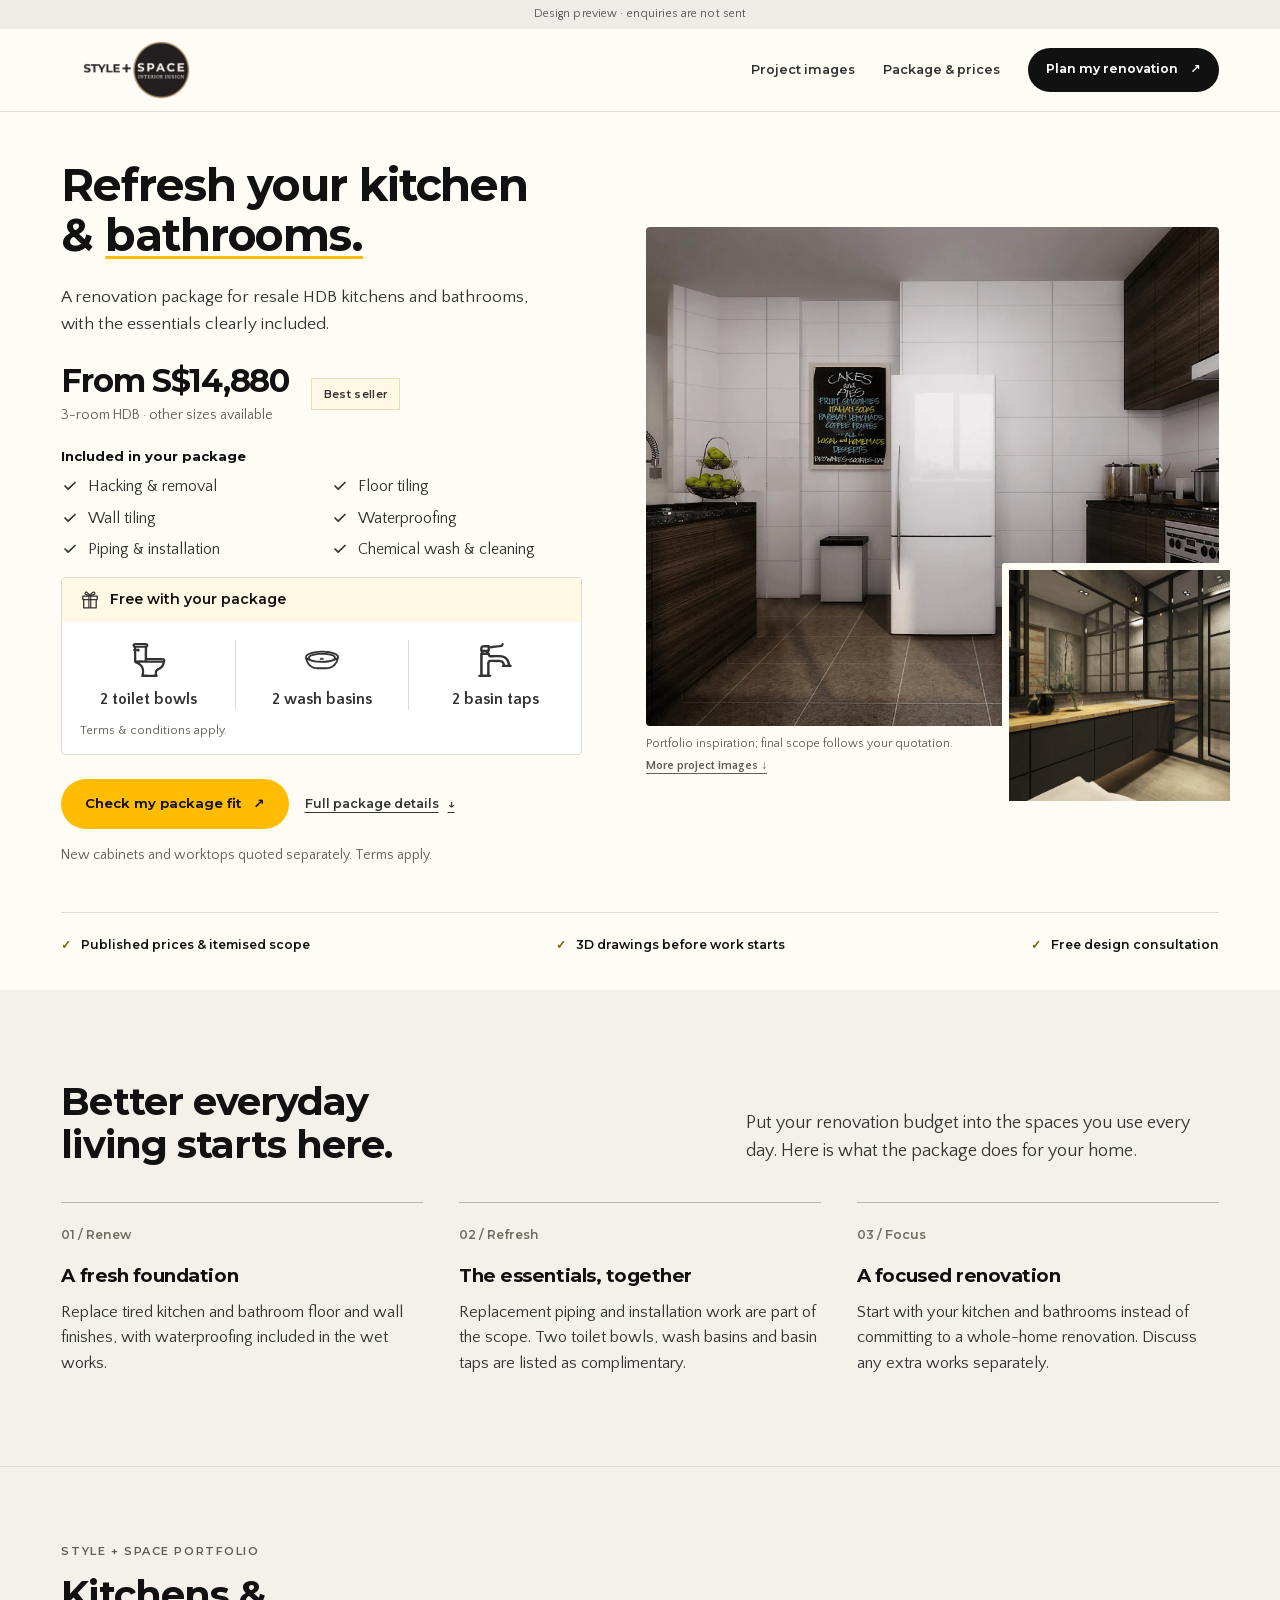
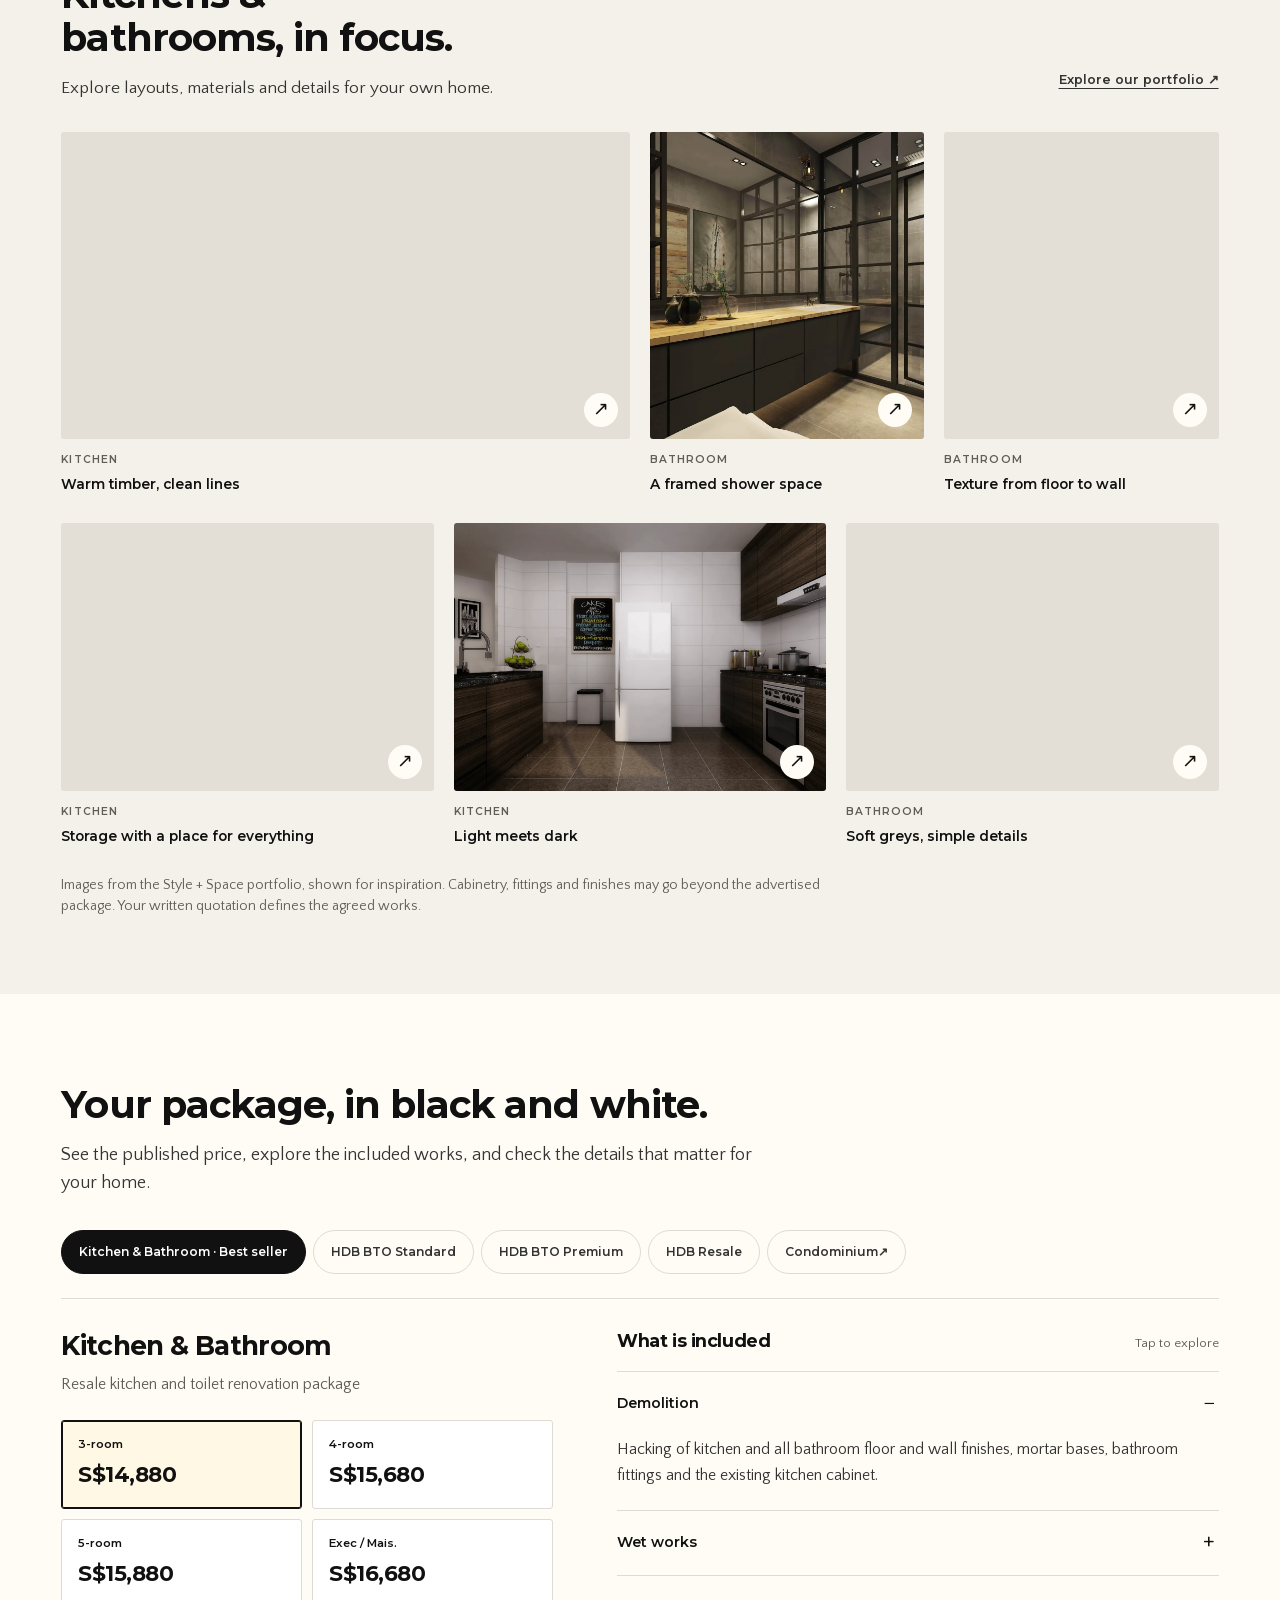
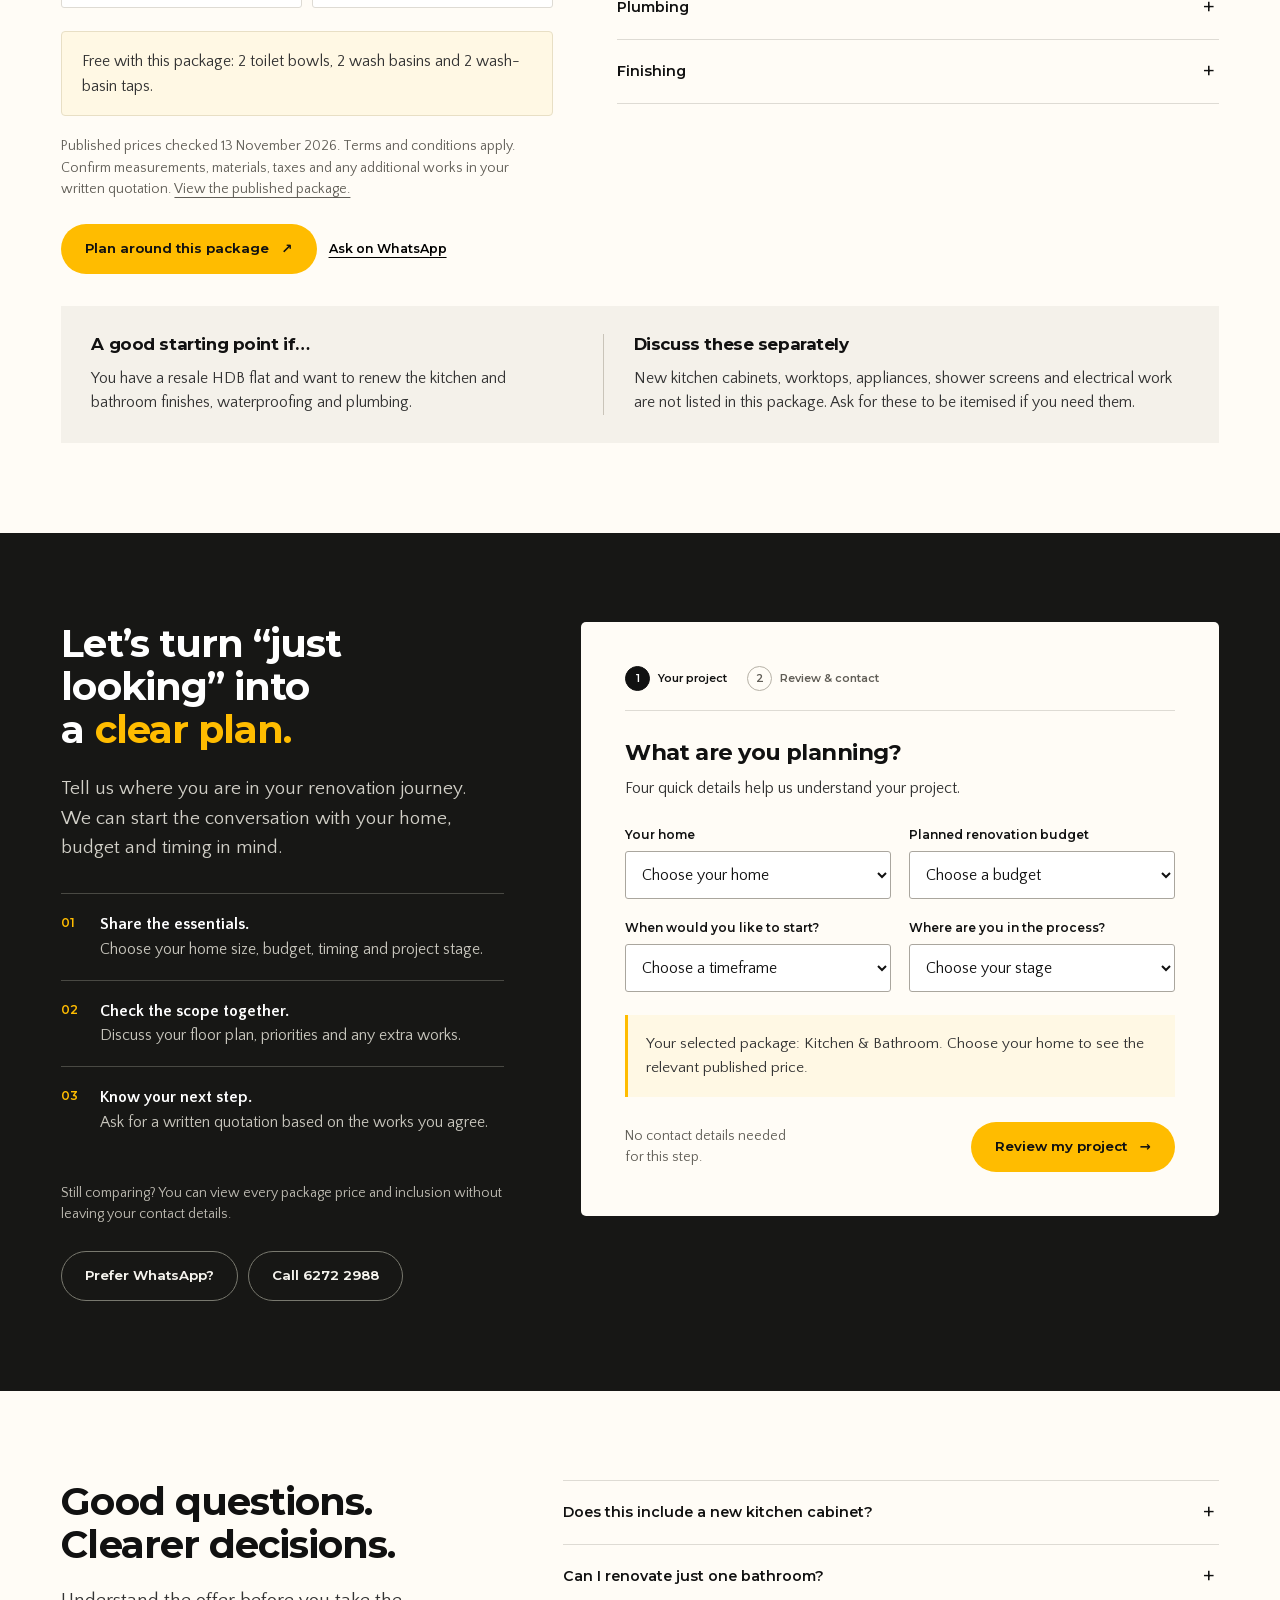
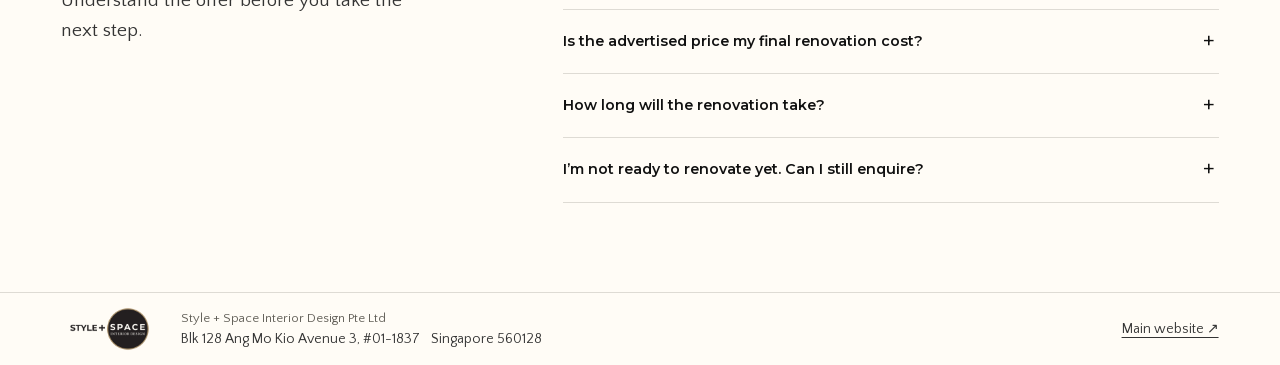
==== commit fbe1d309: "Add bathroom-focus ad variant and remove condo links from header and footer Co-Authored-By: Claude S" ====
--- a/index.html
+++ b/index.html
@@ -9,10 +9,10 @@
   <title>Kitchen &amp; Bathroom Renovation Packages | Style + Space — Preview</title>
   <meta name="description" content="Explore Style + Space renovation packages, starting with kitchen and bathroom renovation from S$14,880. See the scope and plan your enquiry.">
   <link rel="icon" type="image/png" href="assets/img/logo-dark.png">
-  <link rel="stylesheet" href="assets/styles.css?v=20261116-condo-perks">
+  <link rel="stylesheet" href="assets/styles.css?v=20261116-condo-alignment">
   <link rel="preload" href="assets/fonts/Montserrat-VF.woff2" as="font" type="font/woff2" crossorigin>
-  <script src="assets/packages.js?v=20261116-higgsfield-icons" defer></script>
-  <script src="assets/app.js?v=20261116-condo-perks" defer></script>
+  <script src="assets/packages.js?v=20261116-scope-icons" defer></script>
+  <script src="assets/app.js?v=20261116-scope-icons" defer></script>
 </head>
 <body data-page="main">
 <a class="skip" href="#main">Skip to content</a>
@@ -23,7 +23,6 @@
     <nav class="nav" aria-label="Main navigation">
       <a class="desktop-nav" href="#projects">Project images</a>
       <a class="desktop-nav" href="#package">Package &amp; prices</a>
-      <a href="condominium/" data-link="other-page">Condo package</a>
       <a class="btn btn-ink btn-small" href="#plan" data-event="plan_open" data-location="header">Plan my renovation <span aria-hidden="true">↗</span></a>
     </nav>
   </div>
@@ -213,7 +212,7 @@
       <p class="fine">Style + Space Interior Design Pte Ltd</p>
       <p>Blk 128 Ang Mo Kio Avenue 3, #01-1837 <span class="footer-postcode">Singapore 560128</span></p>
     </div>
-    <nav class="footer-links" aria-label="Footer navigation"><a href="condominium/" data-link="other-page">Condo package</a><a href="https://www.style-plus-space.com/" target="_blank" rel="noopener">Main website ↗</a></nav>
+    <nav class="footer-links" aria-label="Footer navigation"><a href="https://www.style-plus-space.com/" target="_blank" rel="noopener">Main website ↗</a></nav>
   </div>
 </footer>
 <div class="mobile-bar" role="navigation" aria-label="Quick contact"><button class="btn btn-line" type="button" data-channel="whatsapp" data-location="sticky">WhatsApp</button><a class="btn btn-gold" href="#plan" data-event="plan_open" data-location="sticky">Plan my renovation ↗</a></div>
--- a/assets/styles.css
+++ b/assets/styles.css
@@ -38,24 +38,27 @@
 .hero-actions{gap:16px}
 .hero-price .badge{max-width:none}
 .hero-art figcaption{max-width:55%}
+body[data-page="condo"] .hero{padding-top:20px}
 .condo-hero-grid{grid-template-columns:1fr 1fr;grid-template-areas:'intro image' 'inclusions inclusions';gap:32px 48px;align-items:stretch}
-.condo-hero-grid .hero-copy{grid-area:intro;align-self:center;max-width:560px}
+.condo-hero-grid .hero-copy{grid-area:intro;align-self:start;max-width:560px}
 .condo-hero-grid .hero-copy h1{font-size:clamp(2.2rem,3.4vw,3.5rem);max-width:15ch;margin-bottom:20px}
 .condo-hero-grid .hero-copy>.lead{max-width:43ch}
 .condo-hero-grid .hero-price{margin-block:24px;gap:24px}
 .condo-hero-grid .hero-actions{gap:8px 18px}
 .condo-hero-grid .hero-copy>.fine{margin-bottom:0;max-width:52ch}
 .condo-hero-grid .hero-art{grid-area:image;display:flex;flex-direction:column;padding:0;margin:0;min-width:0}
+.condo-hero-grid .hero-photo-frame{display:contents}
 .condo-hero-grid .hero-photo{height:0;min-height:300px;flex:1;width:100%;object-position:center 58%}
 .condo-hero-grid .hero-art figcaption{display:flex;justify-content:space-between;align-items:baseline;gap:8px 20px;max-width:none;flex-wrap:wrap;font-size:.75rem}
 .condo-hero-grid .hero-art figcaption a{margin:0;white-space:nowrap}
-.hero-inclusions{grid-area:inclusions;background:white;border:1px solid var(--line);border-radius:4px;padding:24px 28px}
+.hero-inclusions{grid-area:inclusions;background:white;border:1px solid #e8dfc5;border-radius:4px;padding:24px 28px}
 .hero-inclusions-head{display:flex;justify-content:space-between;align-items:baseline;gap:16px;margin-bottom:20px}
 .hero-inclusions-head h2{font-size:1.25rem;letter-spacing:-.025em}
 .hero-inclusions-head>span{font-size:.82rem;color:var(--muted);white-space:nowrap}
 .condo-inclusion-grid{display:grid;grid-template-columns:repeat(4,minmax(0,1fr));gap:22px 28px;list-style:none;padding:0;margin:0}
 .condo-inclusion-grid>li{border-top:1px solid var(--line);padding-top:14px;min-width:0}
-.condo-inclusion-grid h3{font-size:.85rem;letter-spacing:0;margin-bottom:8px}
+.scope-icon{width:28px;height:28px;object-fit:contain;flex-shrink:0}
+.condo-inclusion-grid h3{display:flex;align-items:center;gap:9px;min-height:28px;font-size:.85rem;letter-spacing:0;margin-bottom:8px}
 .condo-inclusion-grid p{font-size:.96rem;line-height:1.5;margin:0}
 @media(min-width:1700px){.condo-hero-grid{gap:32px 64px}.condo-hero-grid .hero-copy{max-width:600px}.hero-inclusions{padding:28px 32px}.condo-inclusion-grid{gap:24px 32px}}
 @media(max-width:1100px){.condo-hero-grid{gap:28px 30px}.hero-inclusions{padding:24px}.condo-inclusion-grid{grid-template-columns:repeat(2,minmax(0,1fr));gap:20px 28px}.hero-included-list{gap:7px 12px;font-size:.96rem}.hero-actions{gap:10px}.hero-price{flex-wrap:wrap;gap:12px 20px}}
@@ -119,11 +122,18 @@
 .condo-perks span{display:block;font-size:.88rem;line-height:1.4;margin-top:3px;color:var(--muted)}
 @media(max-width:520px){.condo-perks{grid-template-columns:1fr;gap:12px;padding-block:14px;margin-bottom:20px}.condo-perks span{font-size:.92rem}}
 
+/* Let the copy set the row height so the photo cannot create empty space below it. */
+@media(min-width:901px){
+  .condo-hero-grid .hero-art{display:grid;grid-template-rows:minmax(0,1fr) auto;gap:6px;min-height:0;align-self:stretch}
+  .condo-hero-grid .hero-photo-frame{display:block;position:relative;min-width:0;min-height:0}
+  .condo-hero-grid .hero-photo{position:absolute;inset:0;width:100%;height:100%;min-height:0}
+}
+
 /* Keep the complete condo offer in the first desktop viewport, including site chrome. */
 @media (min-width:1200px) and (min-height:700px), (min-width:1024px) and (max-width:1199px) and (min-height:768px){
-  body[data-page="condo"] .hero{height:calc(100svh - 112px);min-height:0;padding-block:14px;display:flex}
-  body[data-page="condo"] .hero>.wrap{display:grid;grid-template-rows:minmax(0,1fr);min-height:0}
-  .condo-hero-grid{grid-template-columns:1fr 1fr;grid-template-rows:minmax(0,1fr) auto;gap:14px 32px;min-height:0}
+  body[data-page="condo"] .hero{height:auto;min-height:0;padding-block:8px}
+  body[data-page="condo"] .hero>.wrap{display:block}
+  .condo-hero-grid{grid-template-columns:1fr 1fr;grid-template-rows:auto auto;gap:20px 32px;min-height:0}
   .condo-hero-grid .hero-copy{max-width:none;min-width:0}
   .condo-hero-grid .hero-copy h1{font-size:clamp(1.9rem,2.5vw,2.8rem);max-width:none;margin-bottom:12px}
   .condo-hero-grid .hero-copy>.lead{font-size:1rem;line-height:1.4;max-width:54ch;margin-bottom:0}
@@ -134,8 +144,6 @@
   .condo-hero-grid .hero-actions .btn{min-height:44px;padding:10px 16px;font-size:.76rem}
   .condo-hero-grid .hero-detail-link{font-size:.73rem}
   .condo-hero-grid .hero-copy>.fine{font-size:.8rem;line-height:1.4;max-width:60ch}
-  .condo-hero-grid .hero-art{display:grid;grid-template-rows:minmax(0,1fr) auto;gap:6px;min-height:0;max-height:540px;height:100%;align-self:center}
-  .condo-hero-grid .hero-photo{width:100%;height:100%;min-height:0;object-position:center 58%}
   .condo-hero-grid .hero-art figcaption{font-size:.7rem;line-height:1.3;gap:4px 12px;margin:0}
   .condo-hero-grid .hero-art figcaption a{min-height:20px}
   .hero-inclusions{padding:14px 18px}
@@ -146,13 +154,28 @@
   .condo-inclusion-grid>li{padding-top:9px}
   .condo-inclusion-grid h3{font-size:.8rem;margin-bottom:5px}
   .condo-inclusion-grid p{font-size:clamp(.9rem,1.5vh,.98rem);line-height:1.35}
-  .condo-perks{gap:10px 20px;padding-block:12px;margin-bottom:14px}
+  .condo-perks{gap:10px 20px;padding-block:10px;margin-bottom:12px}
 }
 
 @media (min-width:1024px) and (max-height:849px){
+  .condo-hero-grid{row-gap:8px}
+  body[data-page="condo"] .hero{padding-bottom:8px}
   .condo-perks{gap:7px 18px;padding-block:9px;margin-bottom:10px}
   .condo-perks strong{font-size:.76rem;line-height:1.4}
   .condo-perks span{display:none}
   .condo-hero-grid .hero-price{margin-block:10px}
   .condo-hero-grid .hero-copy>.fine{font-size:.76rem;line-height:1.35}
 }
+
+/* One pale heading strip and matching pictograms make the scope easier to scan. */
+.hero-inclusions{--scope-pad-y:20px;--scope-pad-x:24px;padding:var(--scope-pad-y) var(--scope-pad-x)}
+.hero-inclusions-head{background:var(--tint);border-bottom:1px solid #e8dfc5;margin:calc(-1 * var(--scope-pad-y)) calc(-1 * var(--scope-pad-x)) 16px;padding:12px var(--scope-pad-x);border-radius:4px 4px 0 0}
+@media(max-width:520px){.hero-inclusions{--scope-pad-y:18px;--scope-pad-x:18px}.hero-inclusions-head{padding-block:12px}.condo-inclusion-grid h3{min-height:28px;gap:10px}}
+@media (min-width:1200px) and (min-height:700px), (min-width:1024px) and (max-width:1199px) and (min-height:768px){
+  .hero-inclusions{--scope-pad-y:10px;--scope-pad-x:18px}
+  .hero-inclusions-head{margin-bottom:10px;padding-block:9px}
+  .condo-inclusion-grid{row-gap:10px}
+  .condo-inclusion-grid>li{padding-top:6px}
+  .condo-inclusion-grid h3{min-height:24px;gap:8px;margin-bottom:4px}
+  .scope-icon{width:24px;height:24px}
+}
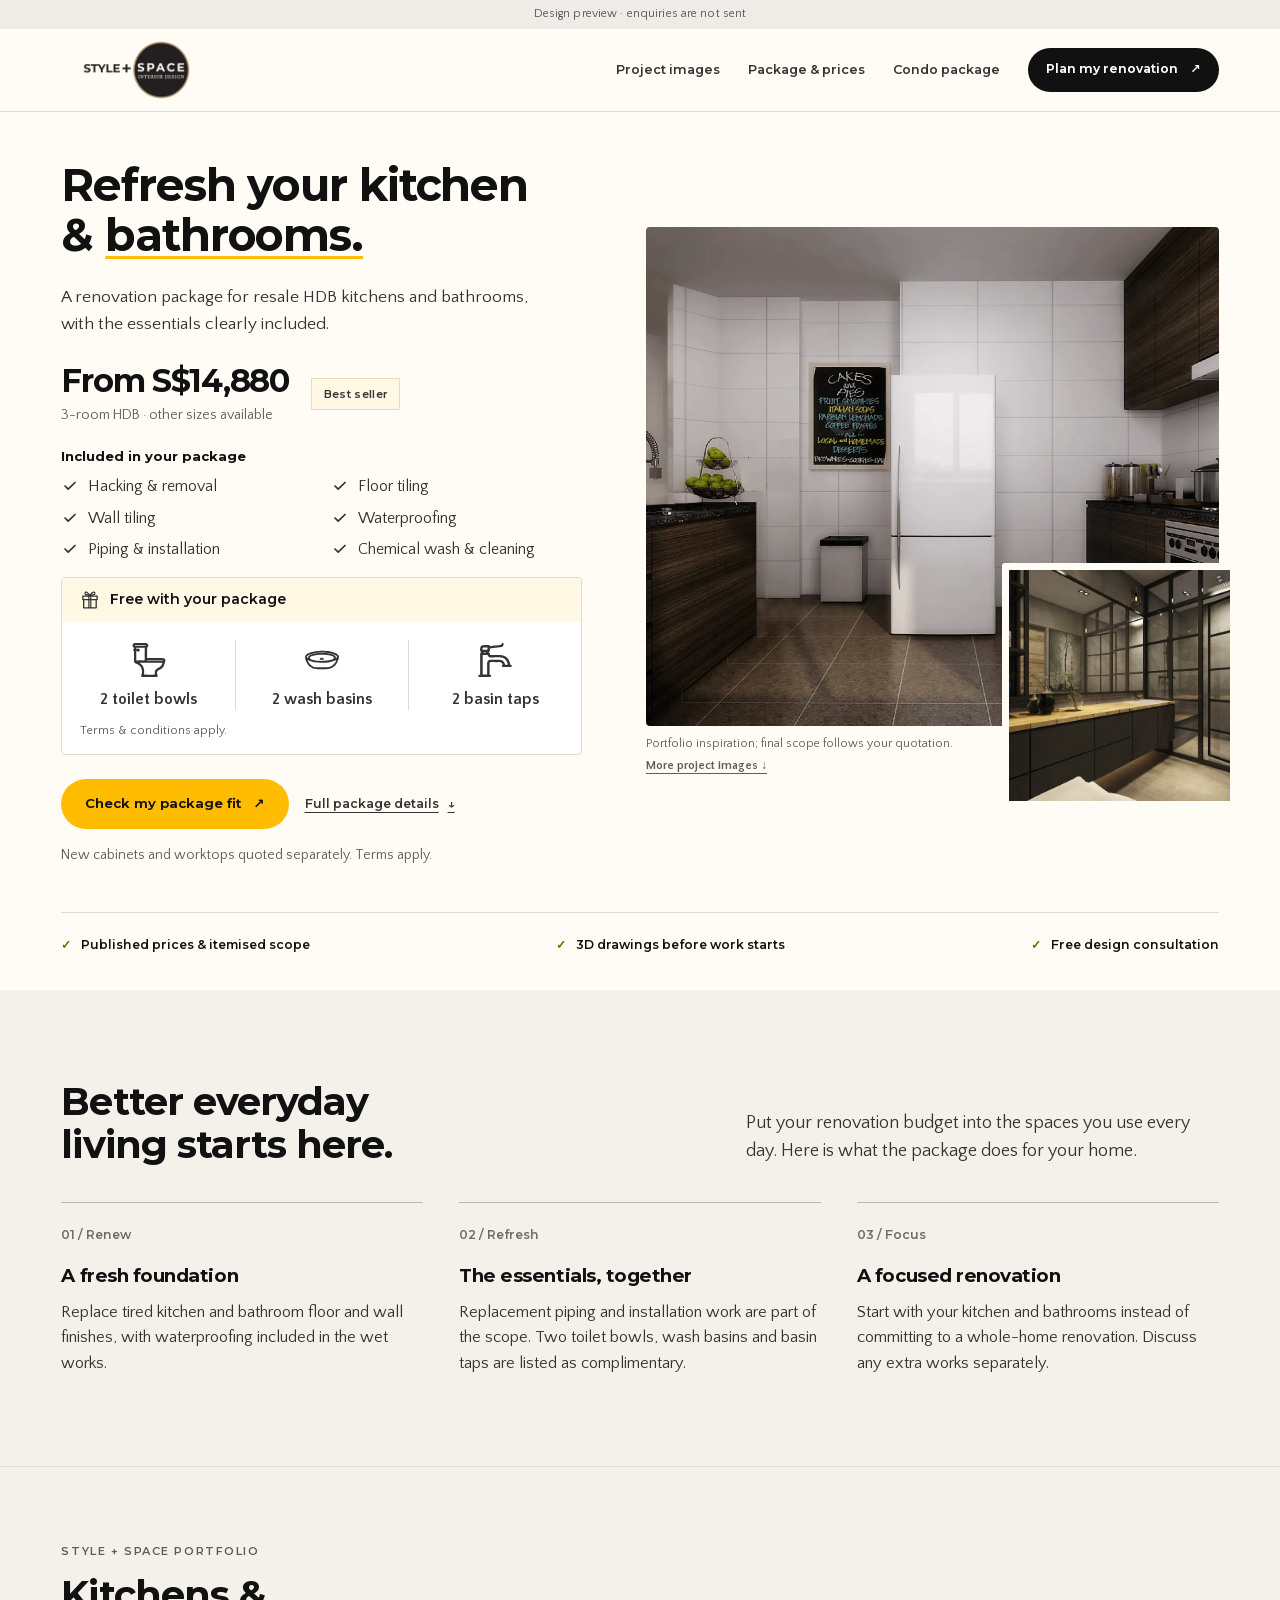
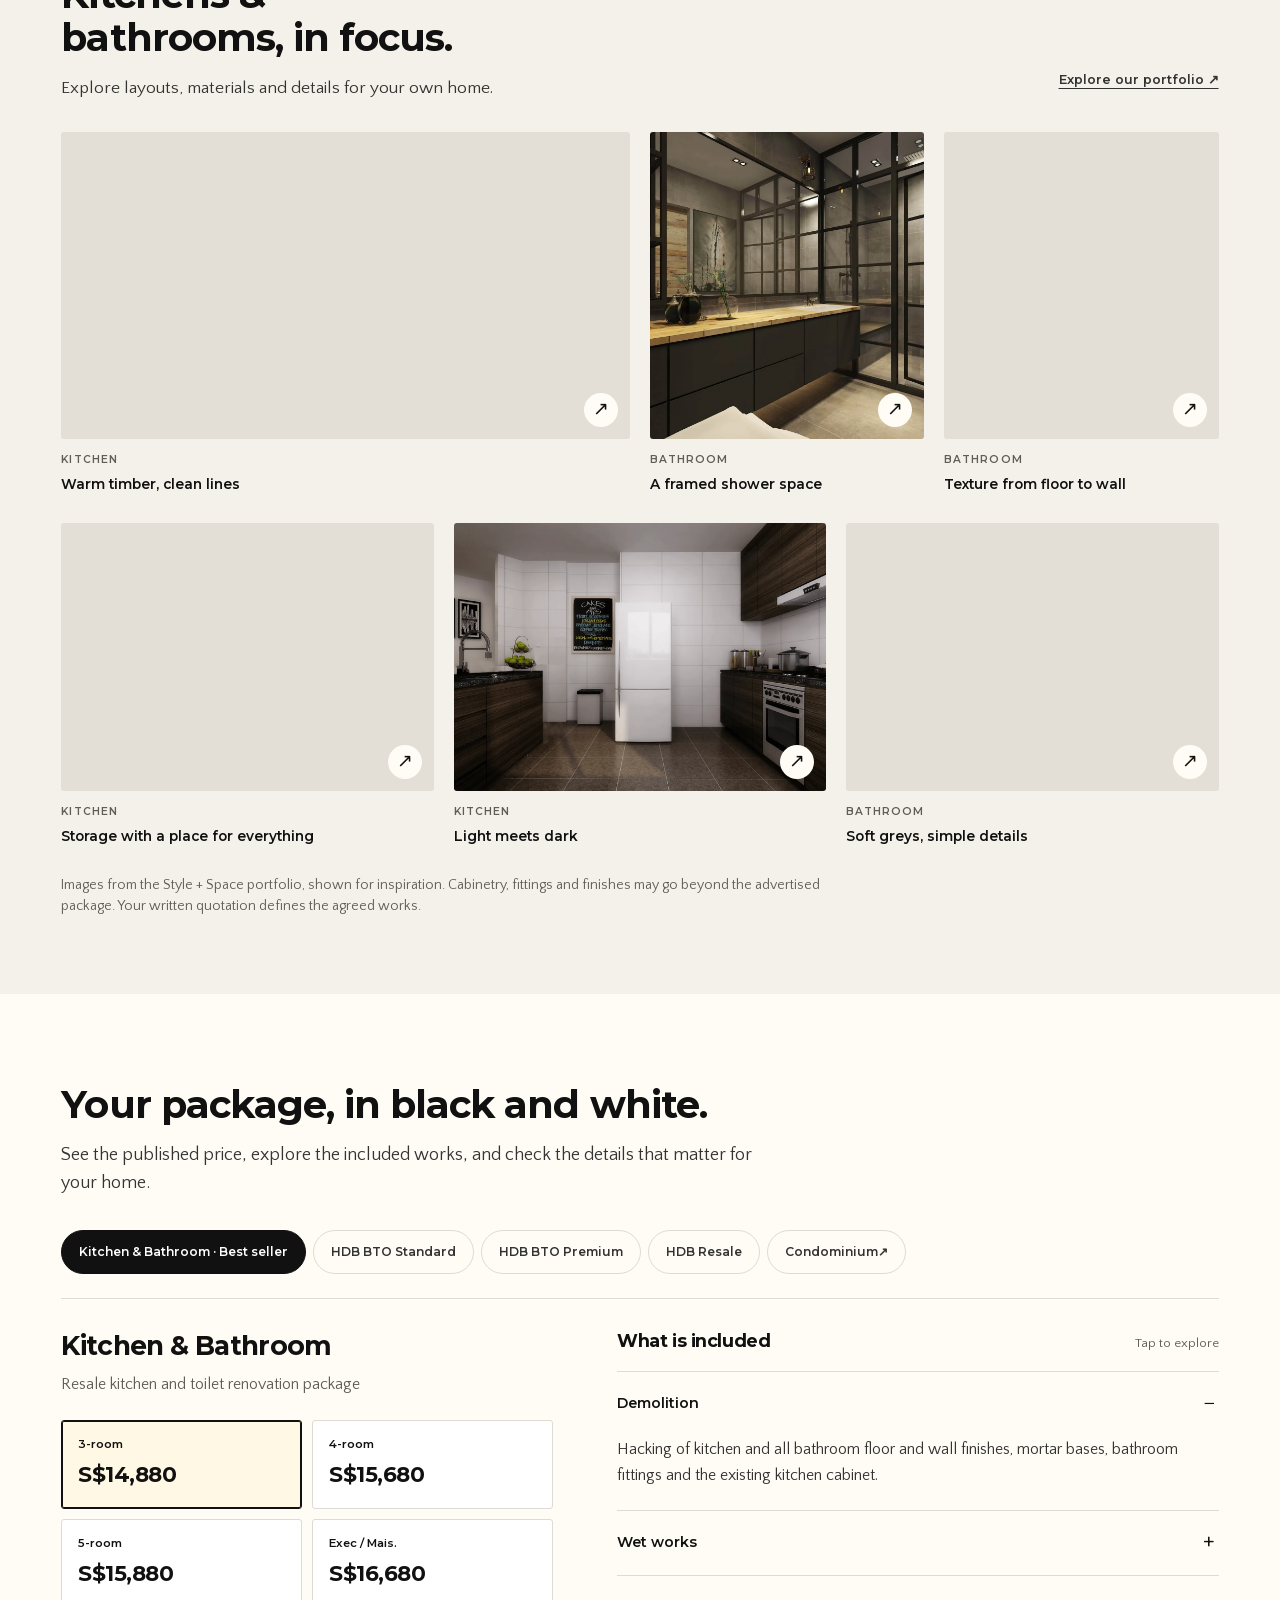
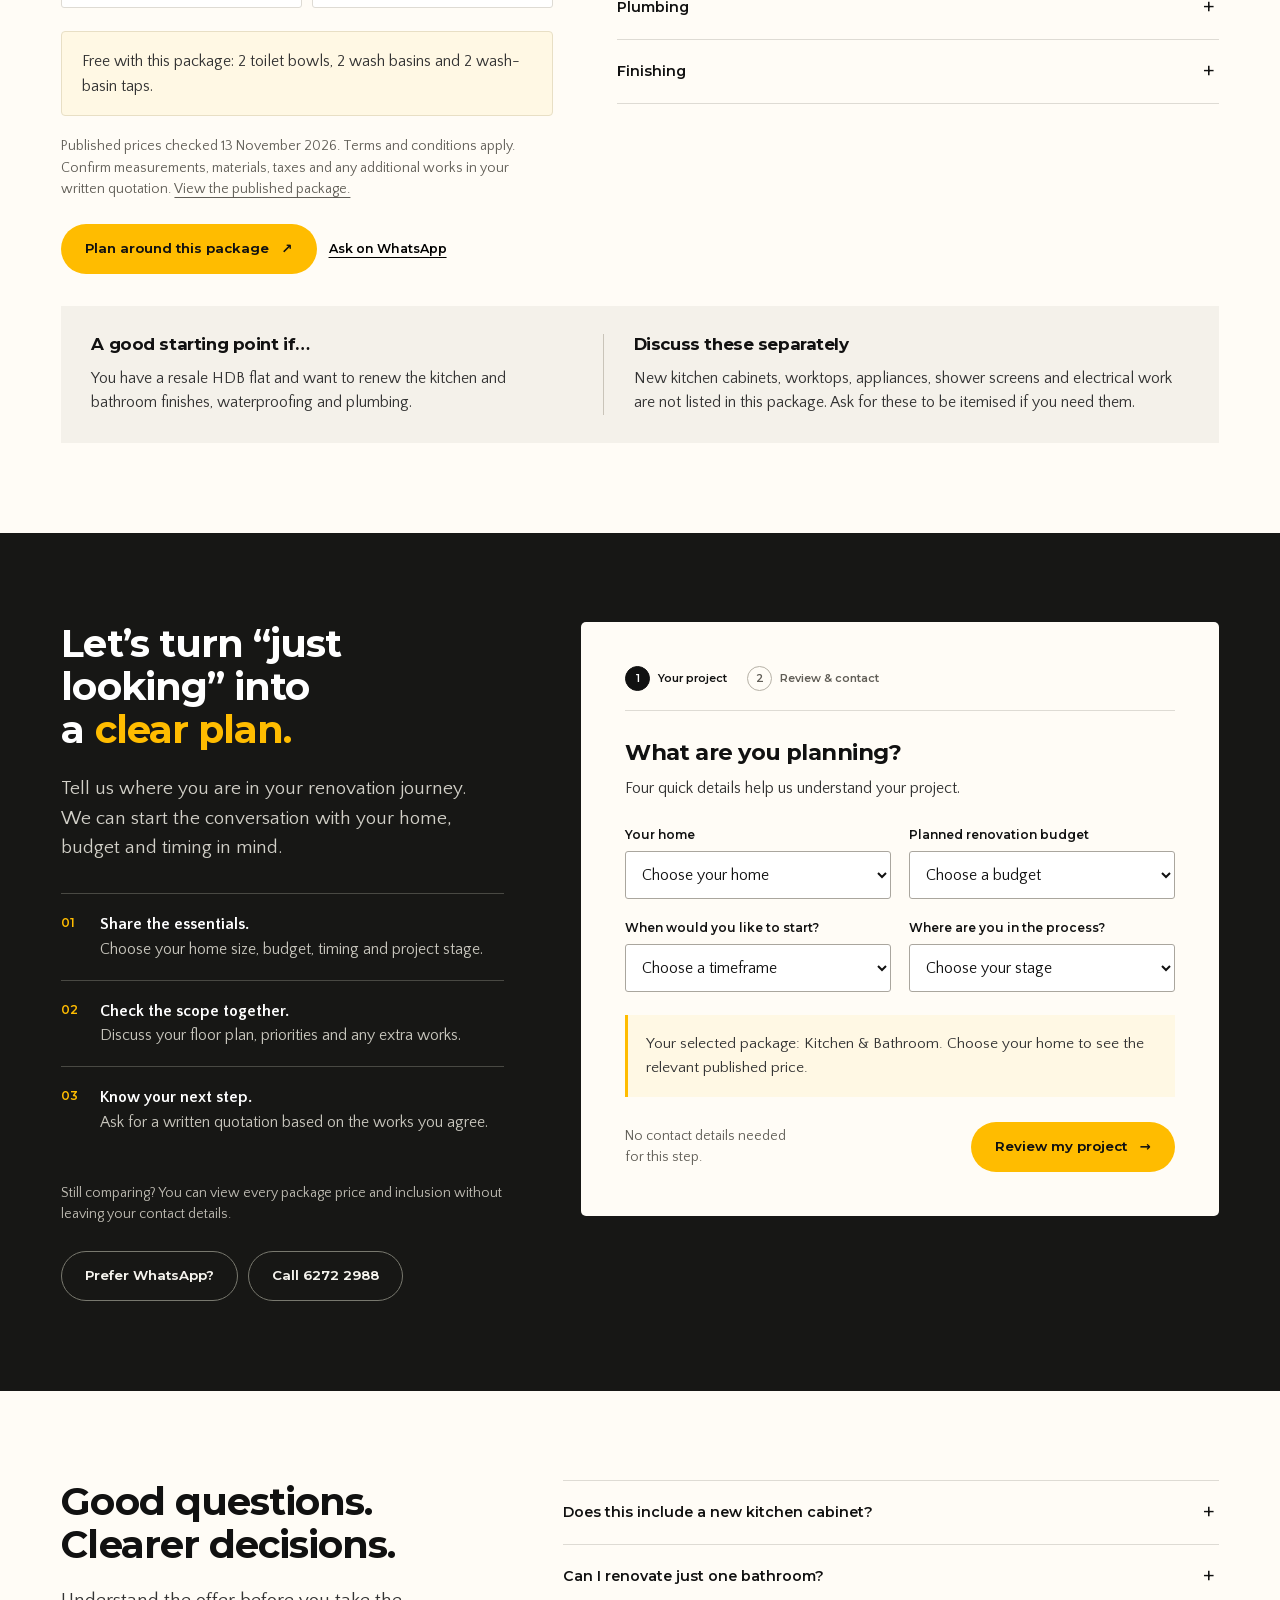
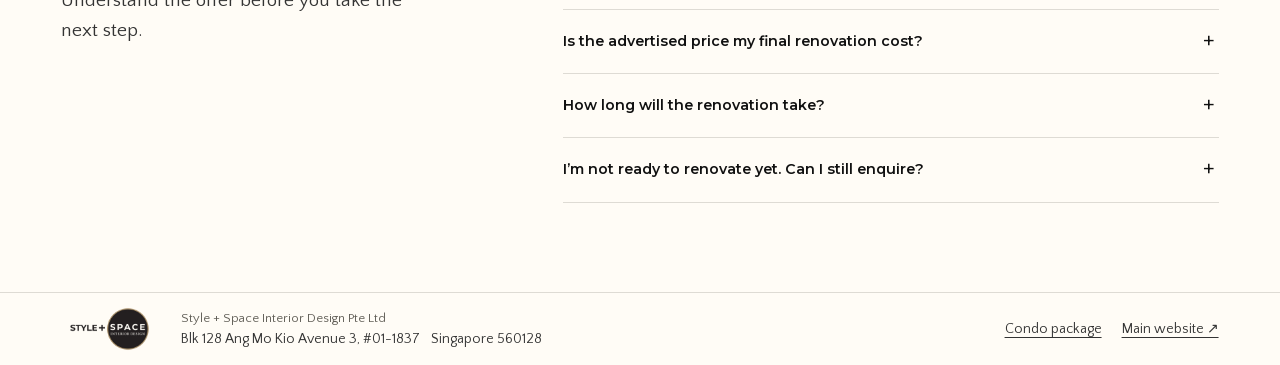
==== commit c2123324: "Restore condo link on the main page and All packages links on the condo page Co-Authored-By: Claude " ====
--- a/index.html
+++ b/index.html
@@ -11,8 +11,9 @@
   <link rel="icon" type="image/png" href="assets/img/logo-dark.png">
   <link rel="stylesheet" href="assets/styles.css?v=20261116-condo-alignment">
   <link rel="preload" href="assets/fonts/Montserrat-VF.woff2" as="font" type="font/woff2" crossorigin>
+  <script src="assets/config.js?v=20261118-condo-ads"></script>
   <script src="assets/packages.js?v=20261116-scope-icons" defer></script>
-  <script src="assets/app.js?v=20261116-scope-icons" defer></script>
+  <script src="assets/app.js?v=20261118-condo-ads" defer></script>
 </head>
 <body data-page="main">
 <a class="skip" href="#main">Skip to content</a>
@@ -23,6 +24,7 @@
     <nav class="nav" aria-label="Main navigation">
       <a class="desktop-nav" href="#projects">Project images</a>
       <a class="desktop-nav" href="#package">Package &amp; prices</a>
+      <a href="condominium/" data-link="other-page">Condo package</a>
       <a class="btn btn-ink btn-small" href="#plan" data-event="plan_open" data-location="header">Plan my renovation <span aria-hidden="true">↗</span></a>
     </nav>
   </div>
@@ -212,7 +214,7 @@
       <p class="fine">Style + Space Interior Design Pte Ltd</p>
       <p>Blk 128 Ang Mo Kio Avenue 3, #01-1837 <span class="footer-postcode">Singapore 560128</span></p>
     </div>
-    <nav class="footer-links" aria-label="Footer navigation"><a href="https://www.style-plus-space.com/" target="_blank" rel="noopener">Main website ↗</a></nav>
+    <nav class="footer-links" aria-label="Footer navigation"><a href="condominium/" data-link="other-page">Condo package</a><a href="https://www.style-plus-space.com/" target="_blank" rel="noopener">Main website ↗</a></nav>
   </div>
 </footer>
 <div class="mobile-bar" role="navigation" aria-label="Quick contact"><button class="btn btn-line" type="button" data-channel="whatsapp" data-location="sticky">WhatsApp</button><a class="btn btn-gold" href="#plan" data-event="plan_open" data-location="sticky">Plan my renovation ↗</a></div>
